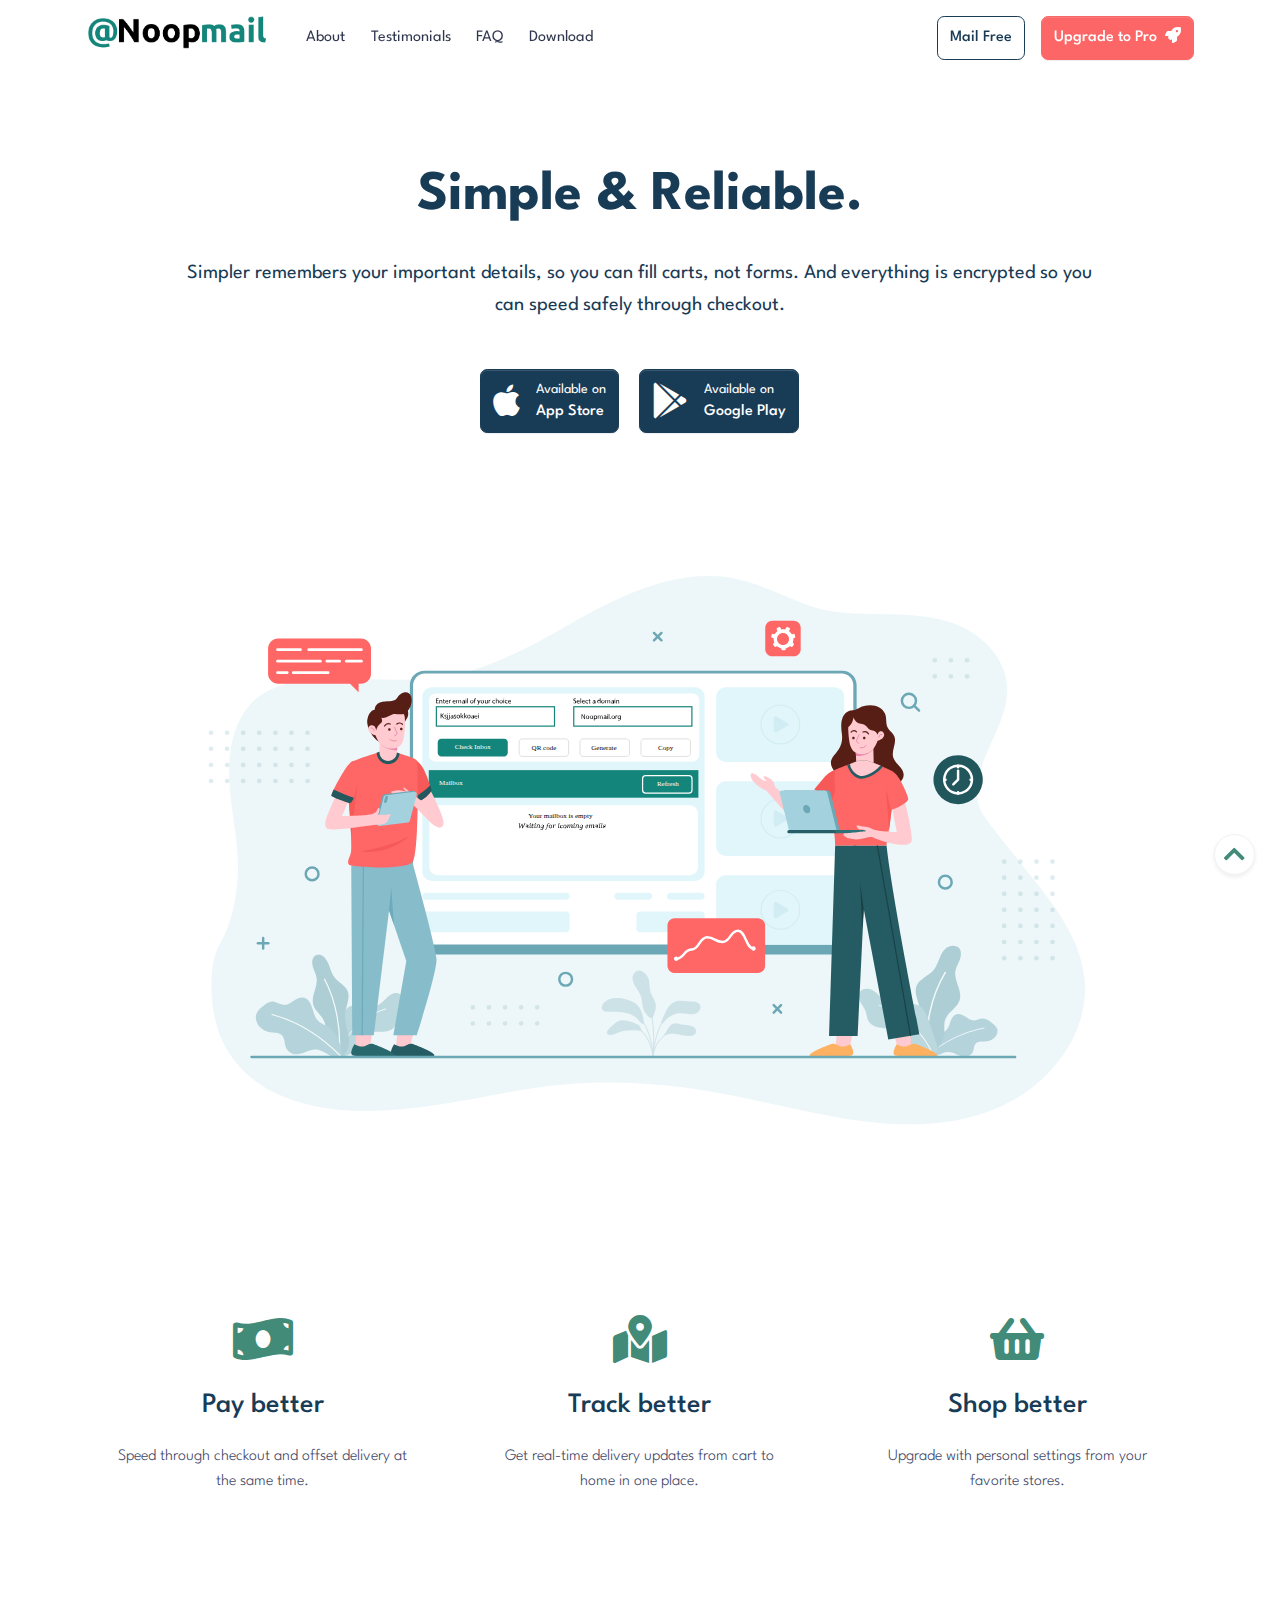
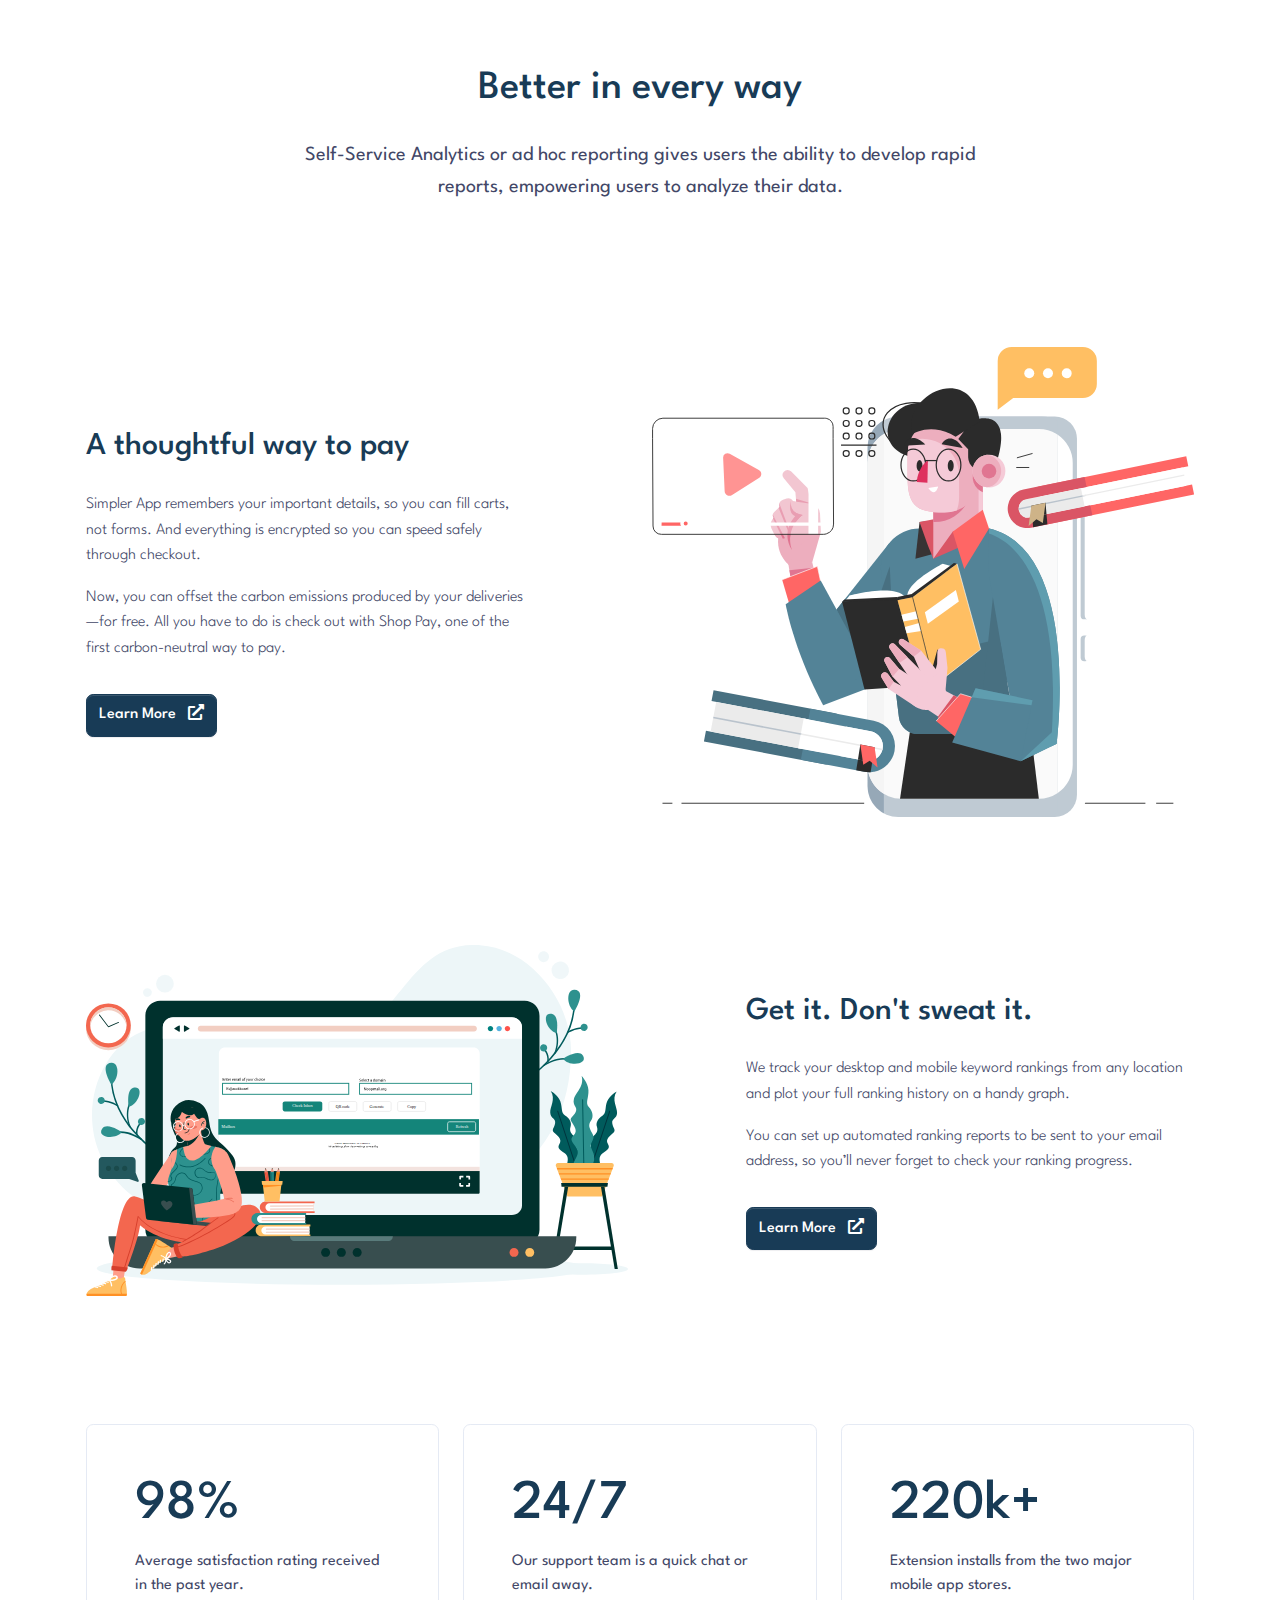
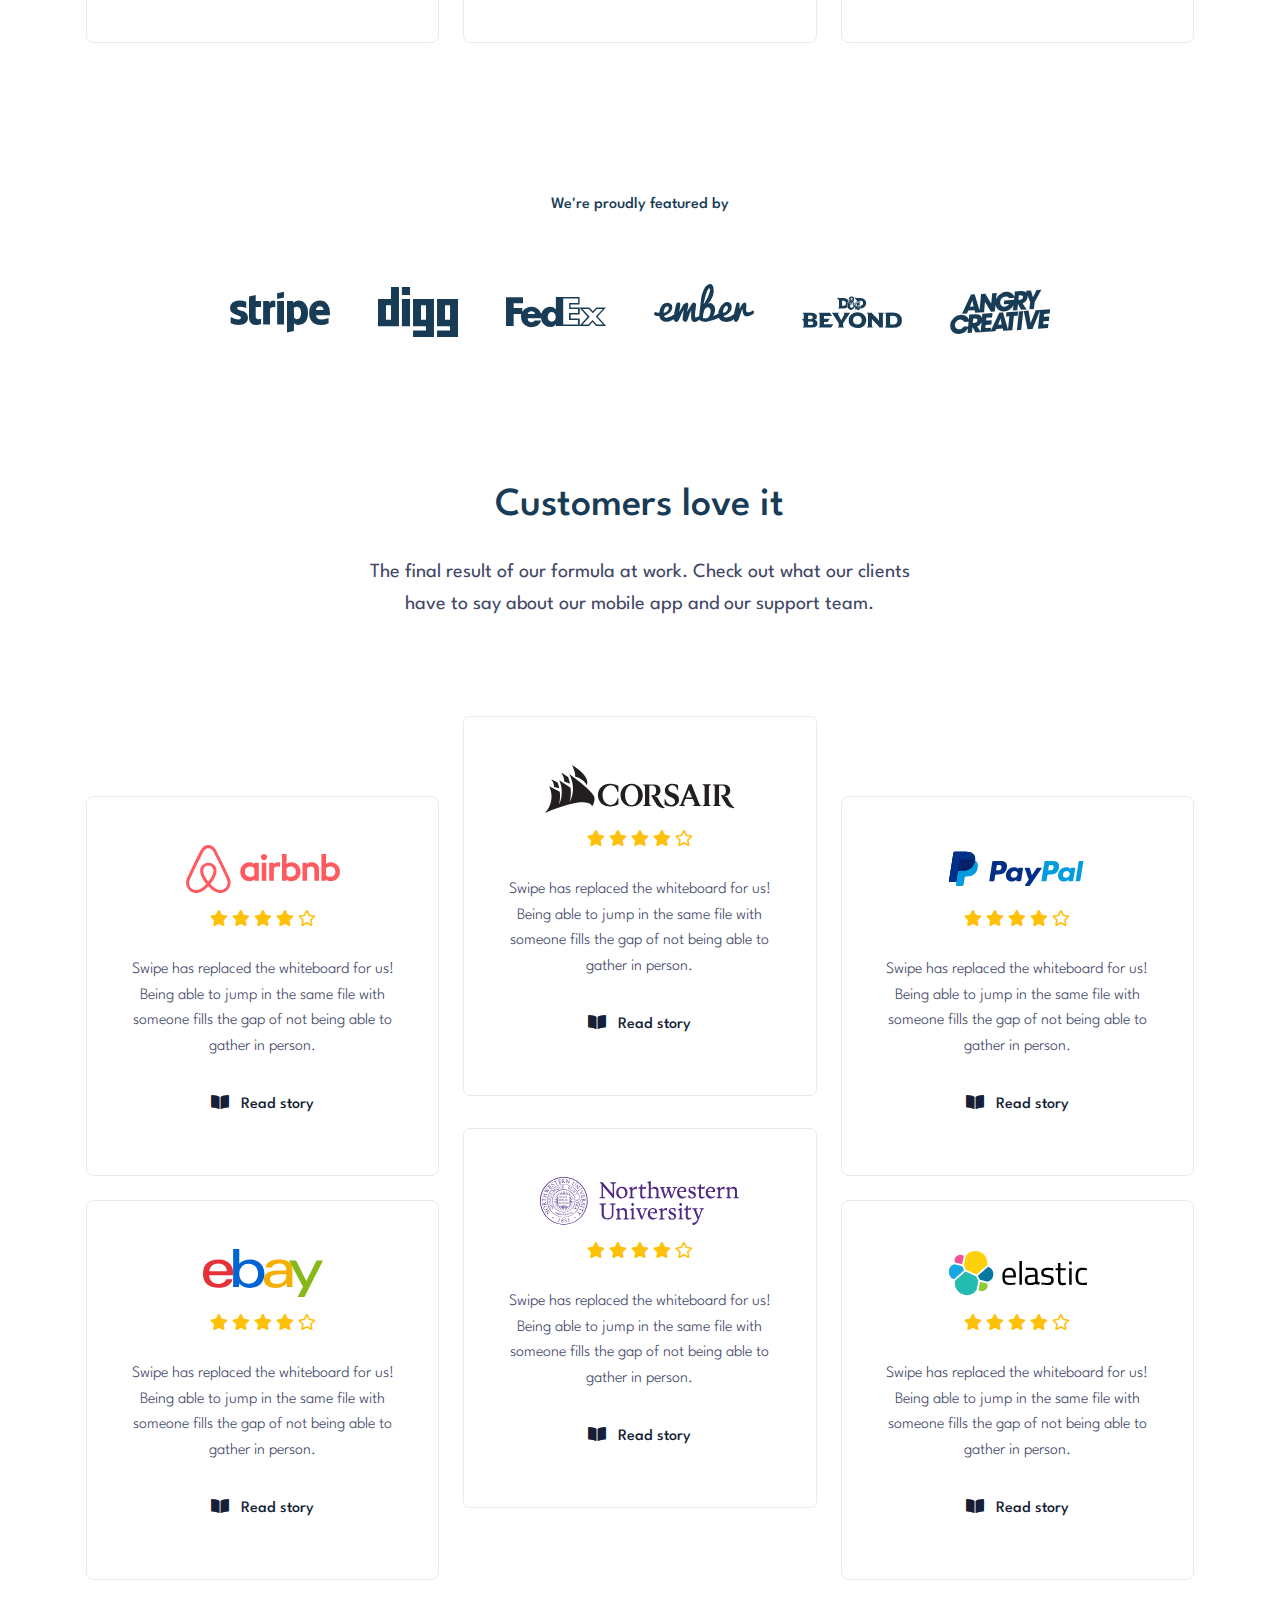
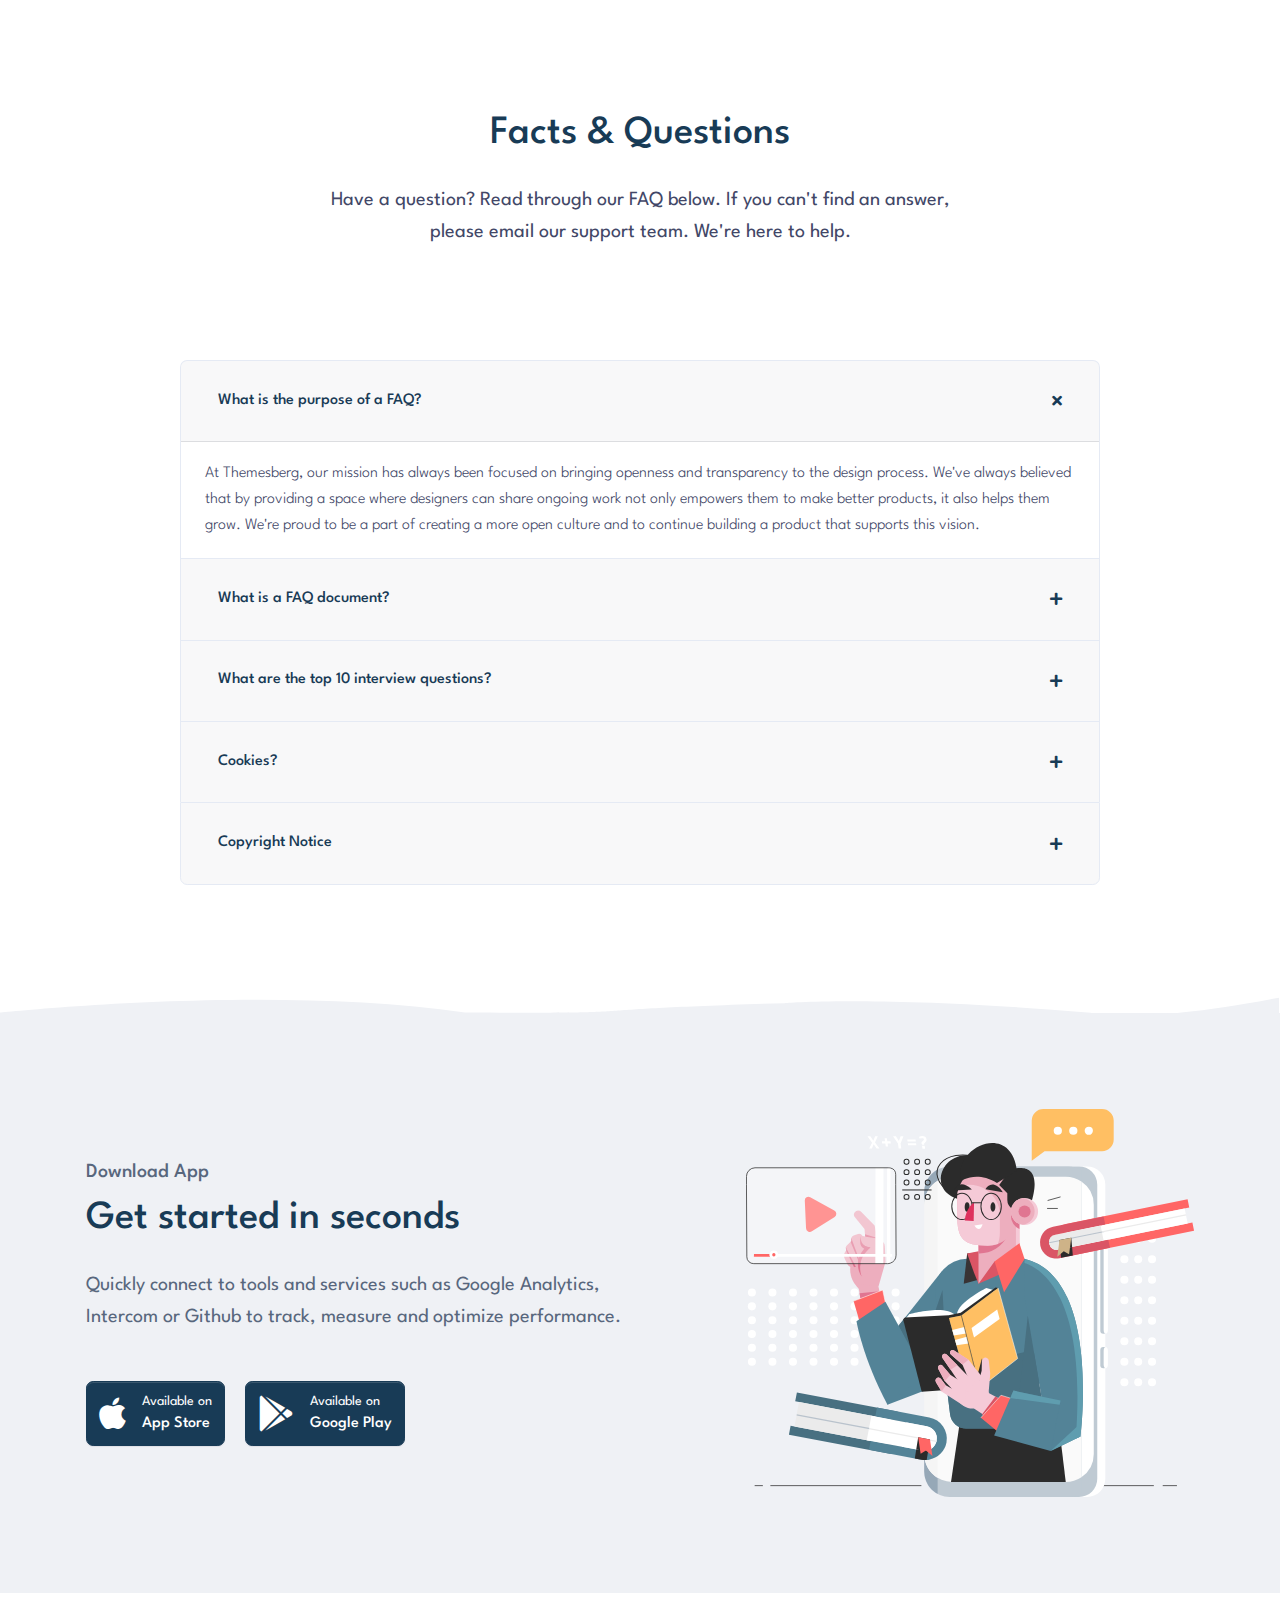
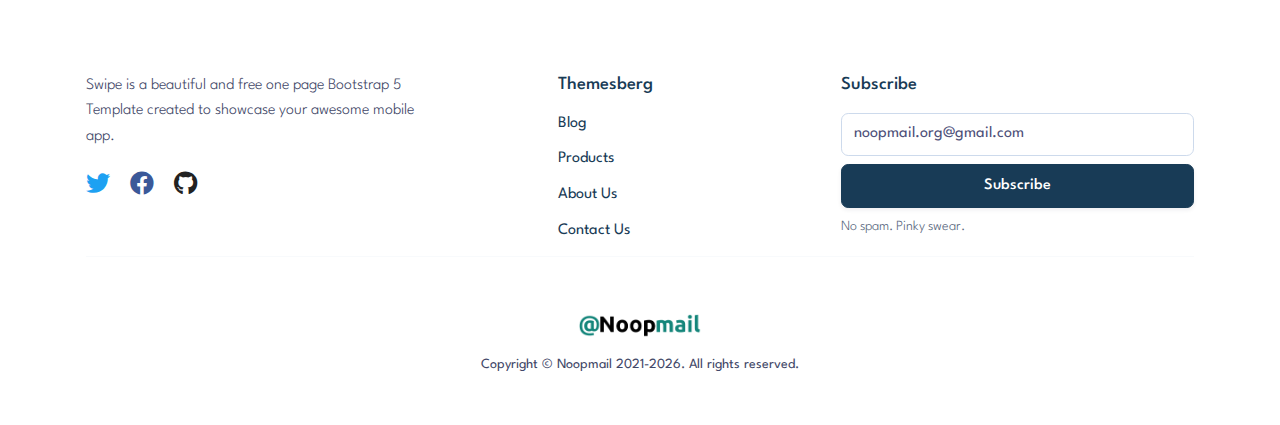
==== index.html @ 583f1bcf "change banner for website" ====
<!DOCTYPE html>
<html lang="en">

<head>
    <meta http-equiv="Content-Type" content="text/html; charset=utf-8" />
    <!-- Primary Meta Tags -->
    <title>Temp Mail - Disposable Temporary and Free email service - noopmail.org</title>
    <meta name="viewport" content="width=device-width, initial-scale=1, shrink-to-fit=no">
    <meta name="title" content="Temp Mail - Disposable Temporary and Free email service - noopmail.org">
    <meta name="author" content="Themesberg">
    <meta name="description" content="Keep spam out of your mail and stay safe. Noopmail provides Temporary, Throwaway and Disposable Email addresses to protect you against Spam. Stay Protected always!. Also helpful for email testing">
    <meta name="keywords"
        content="noopmail, temp mail, free mail, temp, fake email, fake gmail, temp org mail, temp-mail.org domains, noopmail.org, noopmail, email,throwaway email, temporary, disposable email, temporary email address, anonymous, disposable address, anti-spam, nospam, disposable email address, trash, mail, e-mail, mail for testing" />
    <link rel="canonical"
        href="https://www.noopmail.org/10minutemail/">

    <!-- Open Graph / Facebook -->
    <meta property="og:type" content="website">
    <meta property="og:url" content="https://www.facebook.com/noopmail.org">
    <meta property="og:title" content="Temp Mail - Disposable Temporary and Free email service - noopmail.org">
    <meta property="og:description" content="Keep spam out of your mail and stay safe. Noopmail provides Temporary, Throwaway and Disposable Email addresses to protect you against Spam. Stay Protected always!. Also helpful for email testing">
    <meta property="og:image"
        content="https://www.noopmail.org/10minutemail/">

    <!-- Twitter -->
    <meta property="twitter:card" content="summary_large_image">
    <meta property="twitter:url" content="https://www.noopmail.org/domain">
    <meta property="twitter:title" content="Temp Mail - Disposable Temporary and Free email service - noopmail.org">
    <meta property="twitter:description" content="Keep spam out of your mail and stay safe. Noopmail provides Temporary, Throwaway and Disposable Email addresses to protect you against Spam. Stay Protected always!. Also helpful for email testing">
    <meta property="twitter:image"
        content="https://www.noopmail.org/10minutemail/">

    <!-- Favicon -->
    <link rel="apple-touch-icon" sizes="180x180" href="assets/img/apple-touch-icon.png">
    <link rel="icon" type="image/png" sizes="32x32" href="assets/img/favicon-32x32.png">
    <link rel="icon" type="image/png" sizes="16x16" href="assets/img/favicon-16x16.png">
    <link rel="manifest" href="./assets/img/favicon/site.webmanifest">
    <link rel="mask-icon" href="./assets/img/favicon/safari-pinned-tab.svg" color="#ffffff">
    <meta name="msapplication-TileColor" content="#ffffff">
    <meta name="theme-color" content="#ffffff">



    <!-- Fontawesome -->
    <link type="text/css" href="./vendor/@fortawesome/fontawesome-free/css/all.min.css" rel="stylesheet">

    <!-- Swipe CSS -->
    <link type="text/css" href="./css/swipe.css" rel="stylesheet">

    <!-- NOTICE: You can use the _analytics.html partial to include production code specific code & trackers -->

</head>

<body>
    <header class="header-global" id="home">
        <nav id="navbar-main" aria-label="Primary navigation"
            class="navbar navbar-main navbar-expand-lg navbar-theme-primary headroom navbar-light navbar-theme-secondary">
            <div class="container position-relative">
                <a class="navbar-brand mr-lg-4" href="./index.html">
                    <img class="navbar-brand-dark" src="./assets/img/light.webp" alt="Logo light">
                    <img class="navbar-brand-light" src="./assets/img/dark.webp" alt="Logo dark">
                </a>
                <div class="navbar-collapse collapse mr-auto" id="navbar_global">
                    <div class="navbar-collapse-header">
                        <div class="row">
                            <div class="col-6 collapse-brand">
                                <a href="./index.html">
                                    <img src="./assets/img/dark.svg" alt="Logo dark">
                                </a>
                            </div>
                            <div class="col-6 collapse-close">
                                <a href="#navbar_global" class="fas fa-times" data-toggle="collapse"
                                    data-target="#navbar_global" aria-controls="navbar_global" aria-expanded="false"
                                    title="close" aria-label="Toggle navigation"></a>
                            </div>
                        </div>
                    </div>
                    <ul class="navbar-nav navbar-nav-hover align-items-lg-center">
                        <li class="nav-item">
                            <a href="#about" class="nav-link">
                                About
                            </a>
                        </li>
                        <li class="nav-item">
                            <a href="#testimonials" class="nav-link">
                                Testimonials
                            </a>
                        </li>
                        <li class="nav-item">
                            <a href="#faq" class="nav-link">
                                FAQ
                            </a>
                        </li>
                        <li class="nav-item">
                            <a href="#download" class="nav-link">
                                Download
                            </a>
                        </li>
                    </ul>
                </div>
                <div class="d-flex align-items-center">
                    <a href="https:www.noopmail.org"
                        target="_blank" class="btn btn-outline-soft d-none d-md-inline mr-md-3 animate-up-2">Mail Free</a>
                    <a href="./upgrade-to-pro" target="_blank"
                        class="btn btn-md btn-tertiary text-white d-none d-md-inline animate-up-2">Upgrade to Pro<i
                            class="fas fa-rocket ml-2"></i></a>
                    <button class="navbar-toggler ml-2" type="button" data-toggle="collapse"
                        data-target="#navbar_global" aria-controls="navbar_global" aria-expanded="false"
                        aria-label="Toggle navigation">
                        <span class="navbar-toggler-icon"></span>
                    </button>
                </div>
            </div>
        </nav>
    </header>
    <main>
        <!-- Hero -->
        <section class="section section-header text-dark pb-md-8">
            <div class="container">
                <div class="row justify-content-center">
                    <div class="col-12 col-md-10 text-center mb-5 mb-md-7">
                        <h1 class="display-2 font-weight-bolder mb-4">
                            Simple & Reliable.
                        </h1>
                        <p class="lead mb-4 mb-lg-5">Simpler remembers your important details, so you can fill carts,
                            not forms. And everything is encrypted so you can speed safely through checkout.</p>
                        <div>
                            <a href="https://www.noopmail.org" class="btn btn-dark btn-download-app mb-xl-0 mr-2 mr-md-3">
                                <span class="d-flex align-items-center">
                                    <span class="icon icon-brand mr-2 mr-md-3"><span class="fab fa-apple"></span></span>
                                    <span class="d-inline-block text-left">
                                        <small class="font-weight-normal d-none d-md-block">Available on</small> App
                                        Store
                                    </span>
                                </span>
                            </a>
                            <a href="https://www.noopmail.org" class="btn btn-dark btn-download-app">
                                <span class="d-flex align-items-center">
                                    <span class="icon icon-brand mr-2 mr-md-3"><span
                                            class="fab fa-google-play"></span></span>
                                    <span class="d-inline-block text-left">
                                        <small class="font-weight-normal d-none d-md-block">Available on</small> Google
                                        Play
                                    </span>
                                </span>
                            </a>
                        </div>
                    </div>
                    <div class="col-12 col-md-10 justify-content-center">
                        <img class="d-none d-md-inline-block" src="./assets/img/illustrations/scene.svg"
                            alt="Mobile App Mockup">
                    </div>
                </div>
            </div>
        </section>
        <section class="section section-lg py-0">
            <div class="container">
                <div class="row">
                    <div class="col-12 col-md-6 col-lg-4 mb-4 mb-lg-0">
                        <div class="card border-0 bg-white text-center p-1">
                            <div class="card-header bg-white border-0 pb-0">
                                <div class="icon icon-lg icon-primary mb-4">
                                    <span class="fas fa-money-bill-wave"></span>
                                </div>
                                <h2 class="h3 text-dark m-0">Pay better</h2>
                            </div>
                            <div class="card-body">
                                <p>
                                    Speed through checkout and offset delivery at the same time.
                                </p>
                            </div>
                        </div>
                    </div>
                    <div class="col-12 col-md-6 col-lg-4 mb-4 mb-lg-0">
                        <div class="card border-0 bg-white text-center p-1">
                            <div class="card-header bg-white border-0 pb-0">
                                <div class="icon icon-lg icon-primary mb-4">
                                    <span class="fas fa-map-marked-alt"></span>
                                </div>
                                <h2 class="h3 text-dark m-0">Track better</h2>
                            </div>
                            <div class="card-body">
                                <p>
                                    Get real-time delivery updates from cart to home in one place.
                                </p>
                            </div>
                        </div>
                    </div>
                    <div class="col-12 col-md-6 col-lg-4">
                        <div class="card border-0 bg-white text-center p-1">
                            <div class="card-header bg-white border-0 pb-0">
                                <div class="icon icon-lg icon-primary mb-4">
                                    <span class="fas fa-shopping-basket"></span>
                                </div>
                                <h2 class="h3 text-dark m-0">Shop better</h2>
                            </div>
                            <div class="card-body">
                                <p>
                                    Upgrade with personal settings from your favorite stores.
                                </p>
                            </div>
                        </div>
                    </div>
                </div>
            </div>
        </section>
        <section class="section section-lg" id="about">
            <div class="container">
                <div class="row justify-content-center mb-5 mb-lg-7">
                    <div class="col-12 col-lg-8 text-center">
                        <h2 class="h1 mb-4">Better in every way</h2>
                        <p class="lead">Self-Service Analytics or ad hoc reporting gives users the ability to develop
                            rapid reports, empowering users to analyze their data.</p>
                    </div>
                </div>
                <div class="row row-grid align-items-center mb-5 mb-lg-7">
                    <div class="col-12 col-lg-5">
                        <h2 class="mb-4">A thoughtful way to pay</h2>
                        <p>Simpler App remembers your important details, so you can fill carts, not forms. And
                            everything is encrypted so you can speed safely through checkout.</p>
                        <p>Now, you can offset the carbon emissions produced by your deliveries—for free. All you have
                            to do is check out with Shop Pay, one of the first carbon-neutral way to pay.</p>
                        <a href="#" class="btn btn-dark mt-3 animate-up-2">
                            Learn More
                            <span class="icon icon-xs ml-2">
                                <i class="fas fa-external-link-alt"></i>
                            </span>
                        </a>
                    </div>
                    <div class="col-12 col-lg-6 ml-lg-auto">
                        <img src="./assets/img/illustrations/scene-3.svg" class="w-100" alt="">
                    </div>
                </div>
                <div class="row row-grid align-items-center mb-5 mb-lg-7">
                    <div class="col-12 col-lg-5 order-lg-2">
                        <h2 class="mb-4">Get it. Don't sweat it.</h2>
                        <p>We track your desktop and mobile keyword rankings from any location and plot your full
                            ranking history on a handy graph.</p>
                        <p>You can set up automated ranking reports to be sent to your email address, so you’ll never
                            forget to check your ranking progress.</p>
                        <a href="#" class="btn btn-dark mt-3 animate-up-2">
                            Learn More
                            <span class="icon icon-xs ml-2">
                                <i class="fas fa-external-link-alt"></i>
                            </span>
                        </a>
                    </div>
                    <div class="col-12 col-lg-6 mr-lg-auto">
                        <img src="./assets/img/illustrations/scene-2.svg" class="w-100" alt="">
                    </div>
                </div>
                <div class="row">
                    <div class="col-12 col-md-6 col-lg-4 mb-4">
                        <div class="card border-light p-4">
                            <div class="card-body">
                                <h2 class="display-2 mb-2">98%</h2>
                                <span>Average satisfaction rating received in the past year.</span>
                            </div>
                        </div>
                    </div>
                    <div class="col-12 col-md-6 col-lg-4 mb-4">
                        <div class="card border-light p-4">
                            <div class="card-body">
                                <h2 class="display-2 mb-2">24/7</h2>
                                <span> Our support team is a quick chat or email away.</span>
                            </div>
                        </div>
                    </div>
                    <div class="col-12 col-md-6 col-lg-4 mb-4">
                        <div class="card border-light p-4">
                            <div class="card-body">
                                <h2 class="display-2 mb-2">220k+</h2>
                                <span>Extension installs from the two major mobile app stores.</span>
                            </div>
                        </div>
                    </div>
                </div>
            </div>
        </section>
        <div class="section section-sm py-0">
            <div class="container">
                <div class="row text-center mb-5">
                    <div class="col">
                        <h2 class="h6 font-weight-bold text-brown">We're proudly featured by</h2>
                    </div>
                </div>
                <div class="row text-center">
                    <div class="col d-flex justify-content-center flex-wrap">
                        <a href="#" aria-label="Stripe brand logo" class="icon icon-xl icon-dark mr-4 mr-sm-5"
                            data-toggle="tooltip" data-placement="top" title="Stripe">
                            <span class="fab fa-stripe"></span>
                        </a>
                        <a href="#" aria-label="Digg brand logo" class="icon icon-xl icon-dark mr-4 mr-sm-5"
                            data-toggle="tooltip" data-placement="top" title="Digg">
                            <span class="fab fa-digg"></span>
                        </a>
                        <a href="#" aria-label="FedEx brand logo" class="icon icon-xl icon-dark mr-4 mr-sm-5"
                            data-toggle="tooltip" data-placement="top" title="FedEx">
                            <span class="fab fa-fedex"></span>
                        </a>
                        <a href="#" aria-label="Ember brand logo" class="icon icon-xl icon-dark mr-4 mr-sm-5"
                            data-toggle="tooltip" data-placement="top" title="Ember">
                            <span class="fab fa-ember"></span>
                        </a>
                        <a href="#" aria-label="Beyond brand logo" class="icon icon-xl icon-dark mr-4 mr-sm-5"
                            data-toggle="tooltip" data-placement="top" title="Beyond">
                            <span class="fab fa-d-and-d-beyond"></span>
                        </a>
                        <a href="#" aria-label="AngryCreative brand logo" class="icon icon-xl icon-dark"
                            data-toggle="tooltip" data-placement="top" title="AngryCreative">
                            <span class="fab fa-angrycreative"></span>
                        </a>
                    </div>
                </div>
            </div>
        </div>
        <section class="section section-lg pb-0" id="testimonials">
            <div class="container">
                <div class="row justify-content-center">
                    <div class="col-12 col-md-10 text-center mb-5 mb-lg-6">
                        <h2 class="display-3 mb-4">Customers love it</h2>
                        <p class="lead">The final result of our formula at work. Check out what our clients <br
                                class="d-none d-lg-inline-block"> have to say about our mobile app and our support team.
                        </p>
                    </div>
                </div>
                <div class="row mt-lg-6">
                    <div class="col-12 col-md-6 col-lg-4 mb-4 mb-lg-0">
                        <div class="card border-light">
                            <div class="card-body text-center py-5">
                                <img class="image-sm img-fluid mx-auto mb-3" src="./assets/img/clients/airbnb.svg"
                                    alt="Airbnb brand">
                                <span class="d-block">
                                    <span class="star fas fa-star text-warning"></span>
                                    <span class="star fas fa-star text-warning"></span>
                                    <span class="star fas fa-star text-warning"></span>
                                    <span class="star fas fa-star text-warning"></span>
                                    <span class="star far fa-star text-warning"></span>
                                </span>
                                <p class="px-2 my-4">Swipe has replaced the whiteboard for us! Being able to jump in the
                                    same file with someone fills the gap of not being able to gather in person.</p>
                                <a href="#" class="btn btn-link text-black">
                                    <span class="mr-2"><span class="fas fa-book-open"></span></span>
                                    <span class="font-weight-bold">Read story</span>
                                </a>
                            </div>
                        </div>
                    </div>
                    <div class="col-12 col-md-6 col-lg-4 mb-4 mb-lg-0">
                        <div class="card border-light mt-lg-n6">
                            <div class="card-body text-center py-5">
                                <img class="image-sm img-fluid mx-auto mb-3" src="./assets/img/clients/corsair.svg"
                                    alt="Corsair brand">
                                <span class="d-block">
                                    <span class="star fas fa-star text-warning"></span>
                                    <span class="star fas fa-star text-warning"></span>
                                    <span class="star fas fa-star text-warning"></span>
                                    <span class="star fas fa-star text-warning"></span>
                                    <span class="star far fa-star text-warning"></span>
                                </span>
                                <p class="px-2 my-4">Swipe has replaced the whiteboard for us! Being able to jump in the
                                    same file with someone fills the gap of not being able to gather in person.</p>
                                <a href="#" class="btn btn-link text-black">
                                    <span class="mr-2"><span class="fas fa-book-open"></span></span>
                                    <span class="font-weight-bold">Read story</span>
                                </a>
                            </div>
                        </div>
                    </div>
                    <div class="col-12 col-md-6 col-lg-4 mb-4 mb-lg-0">
                        <div class="card border-light">
                            <div class="card-body text-center py-5">
                                <img class="image-sm img-fluid mx-auto mb-3" src="./assets/img/clients/paypal.svg"
                                    alt="Paypal brand">
                                <span class="d-block">
                                    <span class="star fas fa-star text-warning"></span>
                                    <span class="star fas fa-star text-warning"></span>
                                    <span class="star fas fa-star text-warning"></span>
                                    <span class="star fas fa-star text-warning"></span>
                                    <span class="star far fa-star text-warning"></span>
                                </span>
                                <p class="px-2 my-4">Swipe has replaced the whiteboard for us! Being able to jump in the
                                    same file with someone fills the gap of not being able to gather in person.</p>
                                <a href="#" class="btn btn-link text-black">
                                    <span class="mr-2"><span class="fas fa-book-open"></span></span>
                                    <span class="font-weight-bold">Read story</span>
                                </a>
                            </div>
                        </div>
                    </div>
                    <div class="col-12 col-md-6 col-lg-4 mb-4 mb-lg-0 mt-lg-4">
                        <div class="card border-light">
                            <div class="card-body text-center py-5">
                                <img class="image-sm img-fluid mx-auto mb-3" src="./assets/img/clients/ebay.svg"
                                    alt="Google brand">
                                <span class="d-block">
                                    <span class="star fas fa-star text-warning"></span>
                                    <span class="star fas fa-star text-warning"></span>
                                    <span class="star fas fa-star text-warning"></span>
                                    <span class="star fas fa-star text-warning"></span>
                                    <span class="star far fa-star text-warning"></span>
                                </span>
                                <p class="px-2 my-4">Swipe has replaced the whiteboard for us! Being able to jump in the
                                    same file with someone fills the gap of not being able to gather in person.</p>
                                <a href="#" class="btn btn-link text-black">
                                    <span class="mr-2"><span class="fas fa-book-open"></span></span>
                                    <span class="font-weight-bold">Read story</span>
                                </a>
                            </div>
                        </div>
                    </div>
                    <div class="col-12 col-md-6 col-lg-4 mb-4 mb-lg-0 mt-lg-n5">
                        <div class="card border-light">
                            <div class="card-body text-center py-5">
                                <img class="image-sm img-fluid mx-auto mb-3" src="./assets/img/clients/northwestern.svg"
                                    alt="northwestern brand">
                                <span class="d-block">
                                    <span class="star fas fa-star text-warning"></span>
                                    <span class="star fas fa-star text-warning"></span>
                                    <span class="star fas fa-star text-warning"></span>
                                    <span class="star fas fa-star text-warning"></span>
                                    <span class="star far fa-star text-warning"></span>
                                </span>
                                <p class="px-2 my-4">Swipe has replaced the whiteboard for us! Being able to jump in the
                                    same file with someone fills the gap of not being able to gather in person.</p>
                                <a href="#" class="btn btn-link text-black">
                                    <span class="mr-2"><span class="fas fa-book-open"></span></span>
                                    <span class="font-weight-bold">Read story</span>
                                </a>
                            </div>
                        </div>
                    </div>
                    <div class="col-12 col-md-6 col-lg-4 mt-lg-4">
                        <div class="card border-light">
                            <div class="card-body text-center py-5">
                                <img class="image-sm img-fluid mx-auto mb-3" src="./assets/img/clients/elastic.svg"
                                    alt="Elastic brand">
                                <span class="d-block">
                                    <span class="star fas fa-star text-warning"></span>
                                    <span class="star fas fa-star text-warning"></span>
                                    <span class="star fas fa-star text-warning"></span>
                                    <span class="star fas fa-star text-warning"></span>
                                    <span class="star far fa-star text-warning"></span>
                                </span>
                                <p class="px-2 my-4">Swipe has replaced the whiteboard for us! Being able to jump in the
                                    same file with someone fills the gap of not being able to gather in person.</p>
                                <a href="#" class="btn btn-link text-black">
                                    <span class="mr-2"><span class="fas fa-book-open"></span></span>
                                    <span class="font-weight-bold">Read story</span>
                                </a>
                            </div>
                        </div>
                    </div>
                </div>
            </div>
        </section>
        <section class="section section-lg" id="faq">
            <div class="container">
                <div class="row justify-content-center mb-5">
                    <div class="col-12 text-center mb-4 mb-lg-5">
                        <h2 class="display-3 mb-4">Facts & Questions</h2>
                        <p class="lead">Have a question? Read through our FAQ below. If you can't find an answer, <br
                                class="d-none d-lg-inline-block"> please email our support team. We're here to help.</p>
                    </div>
                </div>
                <div class="row justify-content-center">
                    <div class="col-12 col-md-10">
                        <!--Accordion-->
                        <div class="accordion" id="accordionExample">
                            <div class="card border-light mb-0">
                                <div class="card-header" id="headingOne">
                                    <h2 class="mb-0">
                                        <button class="btn btn-link btn-block d-flex justify-content-between text-left"
                                            type="button" data-toggle="collapse" data-target="#collapseOne"
                                            aria-expanded="true" aria-controls="collapseOne">
                                            <span class="h6 mb-0 font-weight-bold">What is the purpose of a FAQ?</span>
                                            <span class="icon"><span class="fas fa-plus"></span></span>
                                        </button>
                                    </h2>
                                </div>
                                <div id="collapseOne" class="collapse show" aria-labelledby="headingOne"
                                    data-parent="#accordionExample">
                                    <div class="card-body">
                                        <p class="mb-0">
                                            At Themesberg, our mission has always been focused on bringing openness and
                                            transparency to the design process. We've always believed that by providing
                                            a space where designers can share ongoing work not only empowers them to
                                            make better products, it also
                                            helps them grow. We're proud to be a part of creating a more open culture
                                            and to continue building a product that supports this vision.
                                        </p>
                                    </div>
                                </div>
                            </div>
                            <div class="card border-light mb-0">
                                <div class="card-header" id="headingTwo">
                                    <h2 class="mb-0">
                                        <button class="btn btn-link btn-block d-flex justify-content-between text-left"
                                            type="button" data-toggle="collapse" data-target="#collapseTwo"
                                            aria-expanded="false" aria-controls="collapseTwo">
                                            <span class="h6 mb-0 font-weight-bold">What is a FAQ document?</span>
                                            <span class="icon"><span class="fas fa-plus"></span></span>
                                        </button>
                                    </h2>
                                </div>
                                <div id="collapseTwo" class="collapse" aria-labelledby="headingTwo"
                                    data-parent="#accordionExample">
                                    <div class="card-body">
                                        <p class="mb-0">
                                            At Themesberg, our mission has always been focused on bringing openness and
                                            transparency to the design process. We've always believed that by providing
                                            a space where designers can share ongoing work not only empowers them to
                                            make better products, it also
                                            helps them grow. We're proud to be a part of creating a more open culture
                                            and to continue building a product that supports this vision.
                                        </p>
                                    </div>
                                </div>
                            </div>
                            <div class="card border-light mb-0">
                                <div class="card-header" id="headingThree">
                                    <h2 class="mb-0">
                                        <button class="btn btn-link btn-block d-flex justify-content-between text-left"
                                            type="button" data-toggle="collapse" data-target="#collapseThree"
                                            aria-expanded="false" aria-controls="collapseThree">
                                            <span class="h6 mb-0 font-weight-bold">What are the top 10 interview
                                                questions?</span>
                                            <span class="icon"><span class="fas fa-plus"></span></span>
                                        </button>
                                    </h2>
                                </div>
                                <div id="collapseThree" class="collapse" aria-labelledby="headingThree"
                                    data-parent="#accordionExample">
                                    <div class="card-body">
                                        <p class="mb-0">
                                            At Themesberg, our mission has always been focused on bringing openness and
                                            transparency to the design process. We've always believed that by providing
                                            a space where designers can share ongoing work not only empowers them to
                                            make better products, it also
                                            helps them grow. We're proud to be a part of creating a more open culture
                                            and to continue building a product that supports this vision.
                                        </p>
                                    </div>
                                </div>
                            </div>
                            <div class="card border-light mb-0">
                                <div class="card-header" id="headingFour">
                                    <h2 class="mb-0">
                                        <button class="btn btn-link btn-block d-flex justify-content-between text-left"
                                            type="button" data-toggle="collapse" data-target="#collapseFour"
                                            aria-expanded="false" aria-controls="collapseFour">
                                            <span class="h6 mb-0 font-weight-bold">Cookies?</span>
                                            <span class="icon"><span class="fas fa-plus"></span></span>
                                        </button>
                                    </h2>
                                </div>
                                <div id="collapseFour" class="collapse" aria-labelledby="headingFour"
                                    data-parent="#accordionExample">
                                    <div class="card-body">
                                        <p class="mb-0">
                                            At Themesberg, our mission has always been focused on bringing openness and
                                            transparency to the design process. We've always believed that by providing
                                            a space where designers can share ongoing work not only empowers them to
                                            make better products, it also
                                            helps them grow. We're proud to be a part of creating a more open culture
                                            and to continue building a product that supports this vision.
                                        </p>
                                    </div>
                                </div>
                            </div>
                            <div class="card border-light mb-0">
                                <div class="card-header" id="headingFive">
                                    <h2 class="mb-0">
                                        <button class="btn btn-link btn-block d-flex justify-content-between text-left"
                                            type="button" data-toggle="collapse" data-target="#collapseFive"
                                            aria-expanded="false" aria-controls="collapseFive">
                                            <span class="h6 mb-0 font-weight-bold">Copyright Notice</span>
                                            <span class="icon"><span class="fas fa-plus"></span></span>
                                        </button>
                                    </h2>
                                </div>
                                <div id="collapseFive" class="collapse" aria-labelledby="headingFive"
                                    data-parent="#accordionExample">
                                    <div class="card-body">
                                        <p class="mb-0">
                                            At Themesberg, our mission has always been focused on bringing openness and
                                            transparency to the design process. We've always believed that by providing
                                            a space where designers can share ongoing work not only empowers them to
                                            make better products, it also
                                            helps them grow. We're proud to be a part of creating a more open culture
                                            and to continue building a product that supports this vision.
                                        </p>
                                    </div>
                                </div>
                            </div>
                        </div>
                        <!--End of Accordion-->
                    </div>
                </div>
            </div>
        </section>
        <div class="section bg-soft" id="download">
            <figure class="position-absolute top-0 left-0 w-100 d-none d-md-block mt-n3">
                <svg class="fill-soft" version="1.1" xmlns="http://www.w3.org/2000/svg"
                    xmlns:xlink="http://www.w3.org/1999/xlink" x="0px" y="0px" viewBox="0 0 1920 43.4"
                    style="enable-background:new 0 0 1920 43.4;" xml:space="preserve">
                    <path
                        d="M0,23.3c0,0,405.1-43.5,697.6,0c316.5,1.5,108.9-2.6,480.4-14.1c0,0,139-12.2,458.7,14.3 c0,0,67.8,19.2,283.3-22.7v35.1H0V23.3z">
                    </path>
                </svg>
            </figure>
            <div class="container">
                <div class="row row-grid align-items-center">
                    <div class="col-12 col-lg-6">
                        <span class="h5 text-muted mb-2 d-block">Download App</span>
                        <h2 class="display-3 mb-4">Get started in seconds</h2>
                        <p class="lead text-muted">Quickly connect to tools and services such as Google Analytics,
                            Intercom or Github to track, measure and optimize performance. </p>
                        <div class="mt-4 mt-lg-5">
                            <a href="https://www.noopmail.org" class="btn btn-dark btn-download-app mb-xl-0 mr-2 mr-md-3">
                                <span class="d-flex align-items-center">
                                    <span class="icon icon-brand mr-2 mr-md-3"><span class="fab fa-apple"></span></span>
                                    <span class="d-inline-block text-left">
                                        <small class="font-weight-normal d-none d-md-block">Available on</small> App
                                        Store
                                    </span>
                                </span>
                            </a>
                            <a href="https://www.noopmail.org" class="btn btn-dark btn-download-app">
                                <span class="d-flex align-items-center">
                                    <span class="icon icon-brand mr-2 mr-md-3"><span
                                            class="fab fa-google-play"></span></span>
                                    <span class="d-inline-block text-left">
                                        <small class="font-weight-normal d-none d-md-block">Available on</small> Google
                                        Play
                                    </span>
                                </span>
                            </a>
                        </div>
                    </div>
                    <div class="col-12 col-lg-5 ml-lg-auto">
                        <img class="d-none d-lg-inline-block" src="./assets/img/illustrations/scene-3.svg"
                            alt="Mobile App Illustration">
                    </div>
                </div>
            </div>
        </div>
    </main>

    <footer class="footer py-5 pt-lg-6">
       
        <div class="sticky-right">
            <a href="#home"
                class="icon icon-primary icon-md btn btn-icon-only btn-white border border-soft shadow-soft animate-up-3">
                <span class="fas fa-chevron-up"></span>
            </a>
        </div>
        <div class="container">
            <div class="row justify-content-between">
                <div class="col-md-4">
                    <p>Swipe is a beautiful and free one page Bootstrap 5 Template created to showcase your awesome
                        mobile app.</p>
                    <ul class="social-buttons mb-5 mb-lg-0">
                        <li>
                            <a href="https://twitter.com/noopmail" aria-label="twitter social link"
                                class="icon icon-md icon-twitter mr-3">
                                <span class="fab fa-twitter"></span>
                            </a>
                        </li>
                        <li>
                            <a href="https://www.facebook.com/noopmail.org/" class="icon icon-md icon-facebook mr-3"
                                aria-label="facebook social link">
                                <span class="fab fa-facebook"></span>
                            </a>
                        </li>
                        <li>
                            <a href="https://noopmail.github.io" aria-label="github social link"
                                class="icon icon-md icon-github mr-3">
                                <span class="fab fa-github"></span>
                            </a>
                        </li>
                    </ul>
                </div>
                <div class="col-6 col-md-2 mb-5 mb-lg-0">
                    <span class="h5">Themesberg</span>
                    <ul class="footer-links mt-2">
                        <li><a target="_blank" href="#blog">Blog</a></li>
                        <li><a target="_blank" href="https://www.noopmail.org">Products</a></li>
                        <li><a target="_blank" href="#about">About Us</a></li>
                        <li><a target="_blank" href="https://www.noopmail.org/contact">Contact Us</a></li>
                    </ul>
                </div>
                <div class="col-12 col-md-4 mb-5 mb-lg-0">
                    <span class="h5 mb-3 d-block">Subscribe</span>
                    <form action="#">
                        <div class="form-row mb-2">
                            <div class="col-12">
                                <input type="email" class="form-control mb-2" placeholder="noopmail.org@gmail.com"
                                    name="email" aria-label="Subscribe form" required>
                            </div>
                            <div class="col-12">
                                <button type="submit" class="btn btn-dark shadow-soft btn-block"
                                    data-loading-text="Sending">
                                    <span>Subscribe</span>
                                </button>
                            </div>
                        </div>
                    </form>
                    <p class="text-muted font-small m-0">No spam. Pinky swear.</p>
                </div>
            </div>
            <hr class="bg-light my-2">
            <div class="row pt-2 pt-lg-5">
                <div class="col mb-md-0">
                    <a href="https://noopmail.org" target="_blank" class="d-flex justify-content-center">
                        <img src="./assets/img/dark.webp" height="25" class="mb-3" alt="Themesberg Logo">
                    </a>
                    <div class="d-flex text-center justify-content-center align-items-center" role="contentinfo">
                        <p class="font-weight-normal font-small mb-0">Copyright © Noopmail 2021-<span
                                class="current-year">2023</span>. All rights reserved.</p>
                    </div>
                </div>
            </div>
        </div>
    </footer>

    <!-- Core -->
    <script src="./vendor/popper.js/dist/umd/popper.min.js"></script>
    <script src="./vendor/bootstrap/dist/js/bootstrap.min.js"></script>
    <script src="./vendor/headroom.js/dist/headroom.min.js"></script>

    <!-- Vendor JS -->
    <script src="./vendor/onscreen/dist/on-screen.umd.min.js"></script>
    <script src="./vendor/smooth-scroll/dist/smooth-scroll.polyfills.min.js"></script>

    <script async defer src="https://buttons.github.io/buttons.js"></script>

    <!-- Swipe JS -->
    <script src="./assets/js/swipe.js"></script>

</body>

</html>
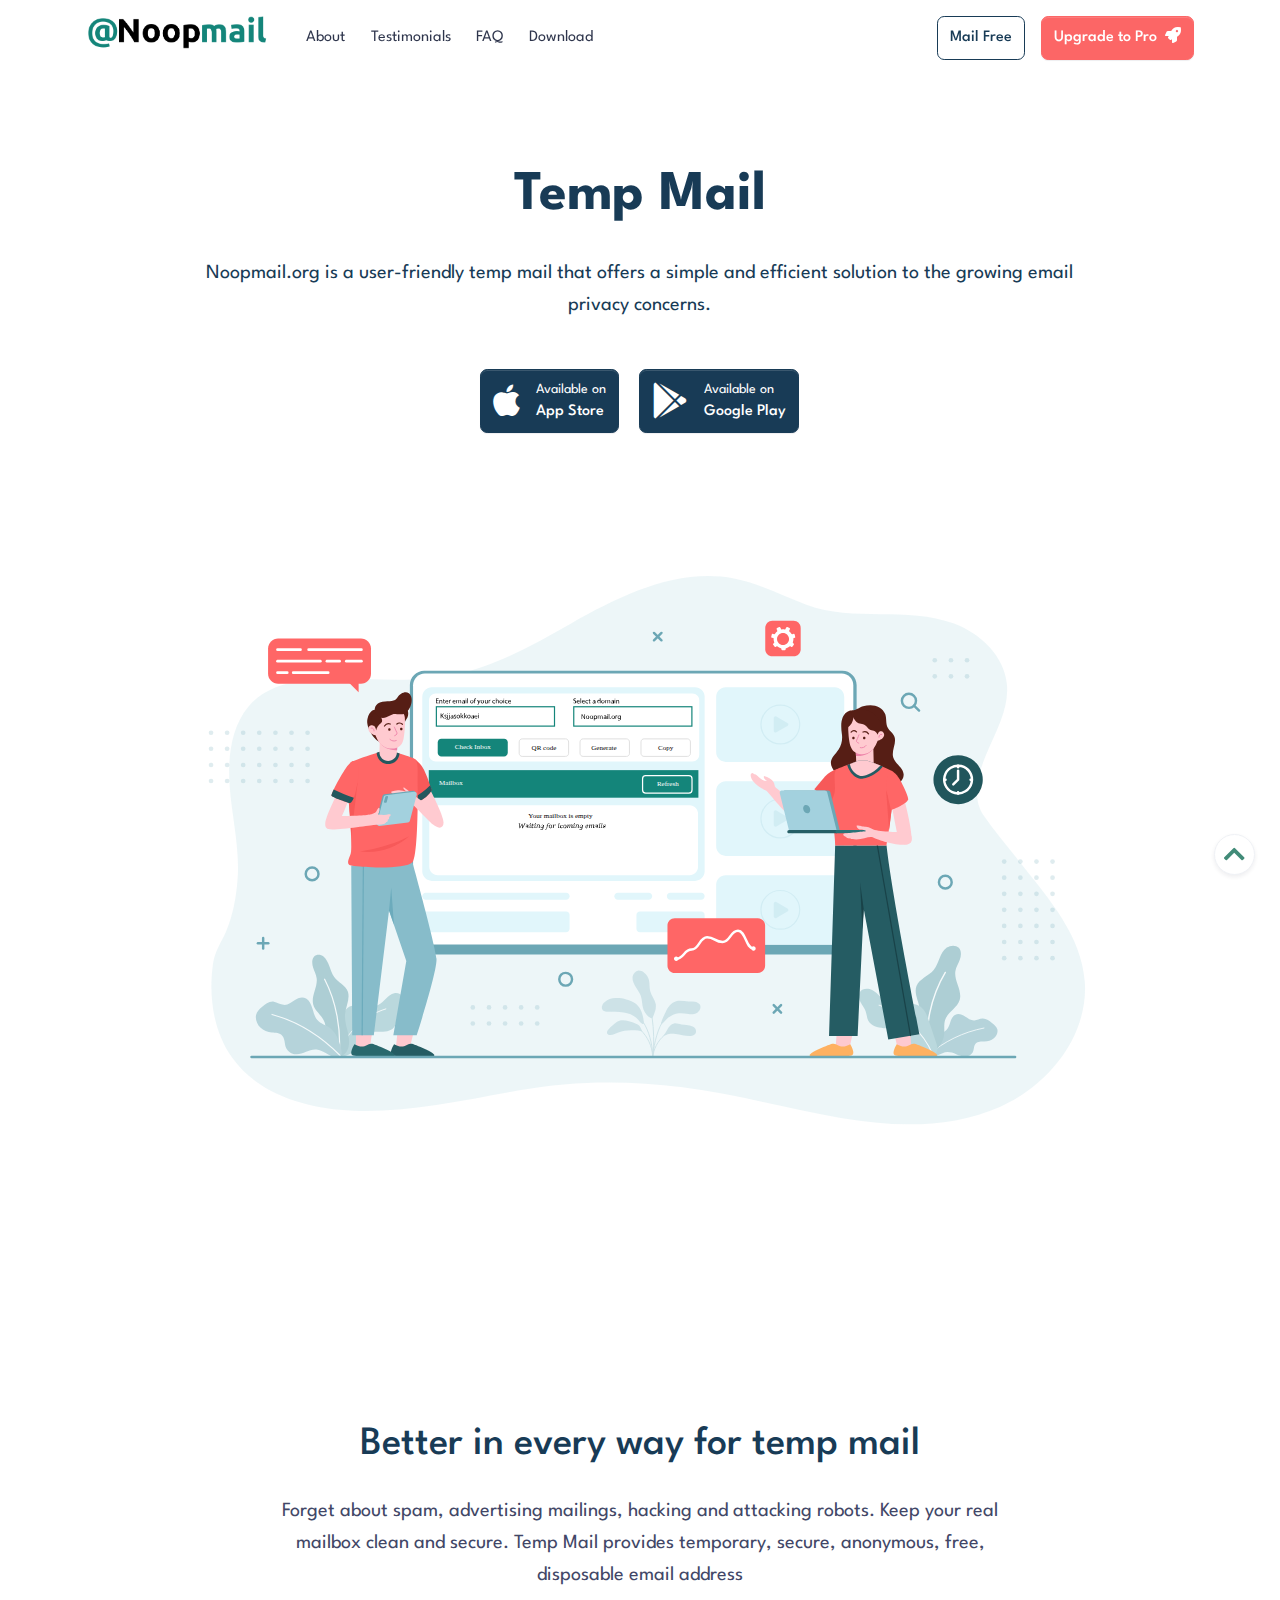
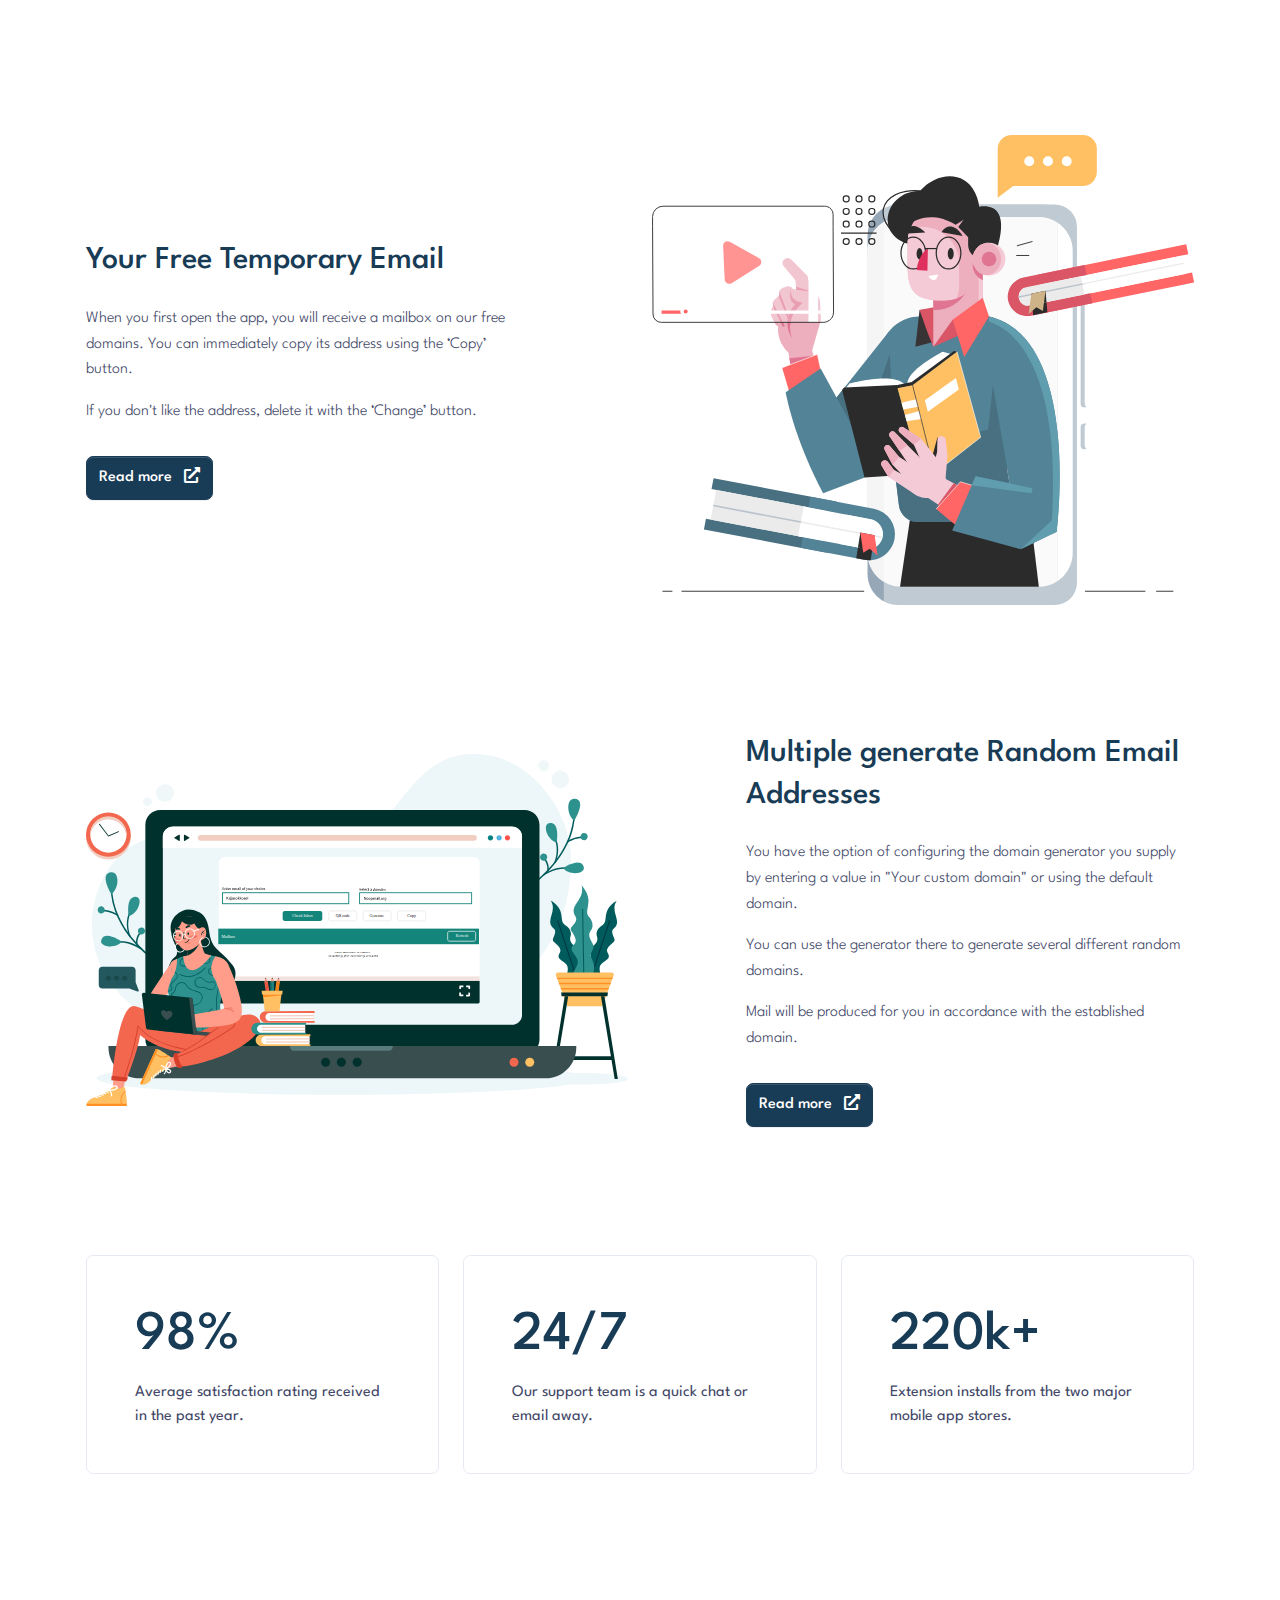
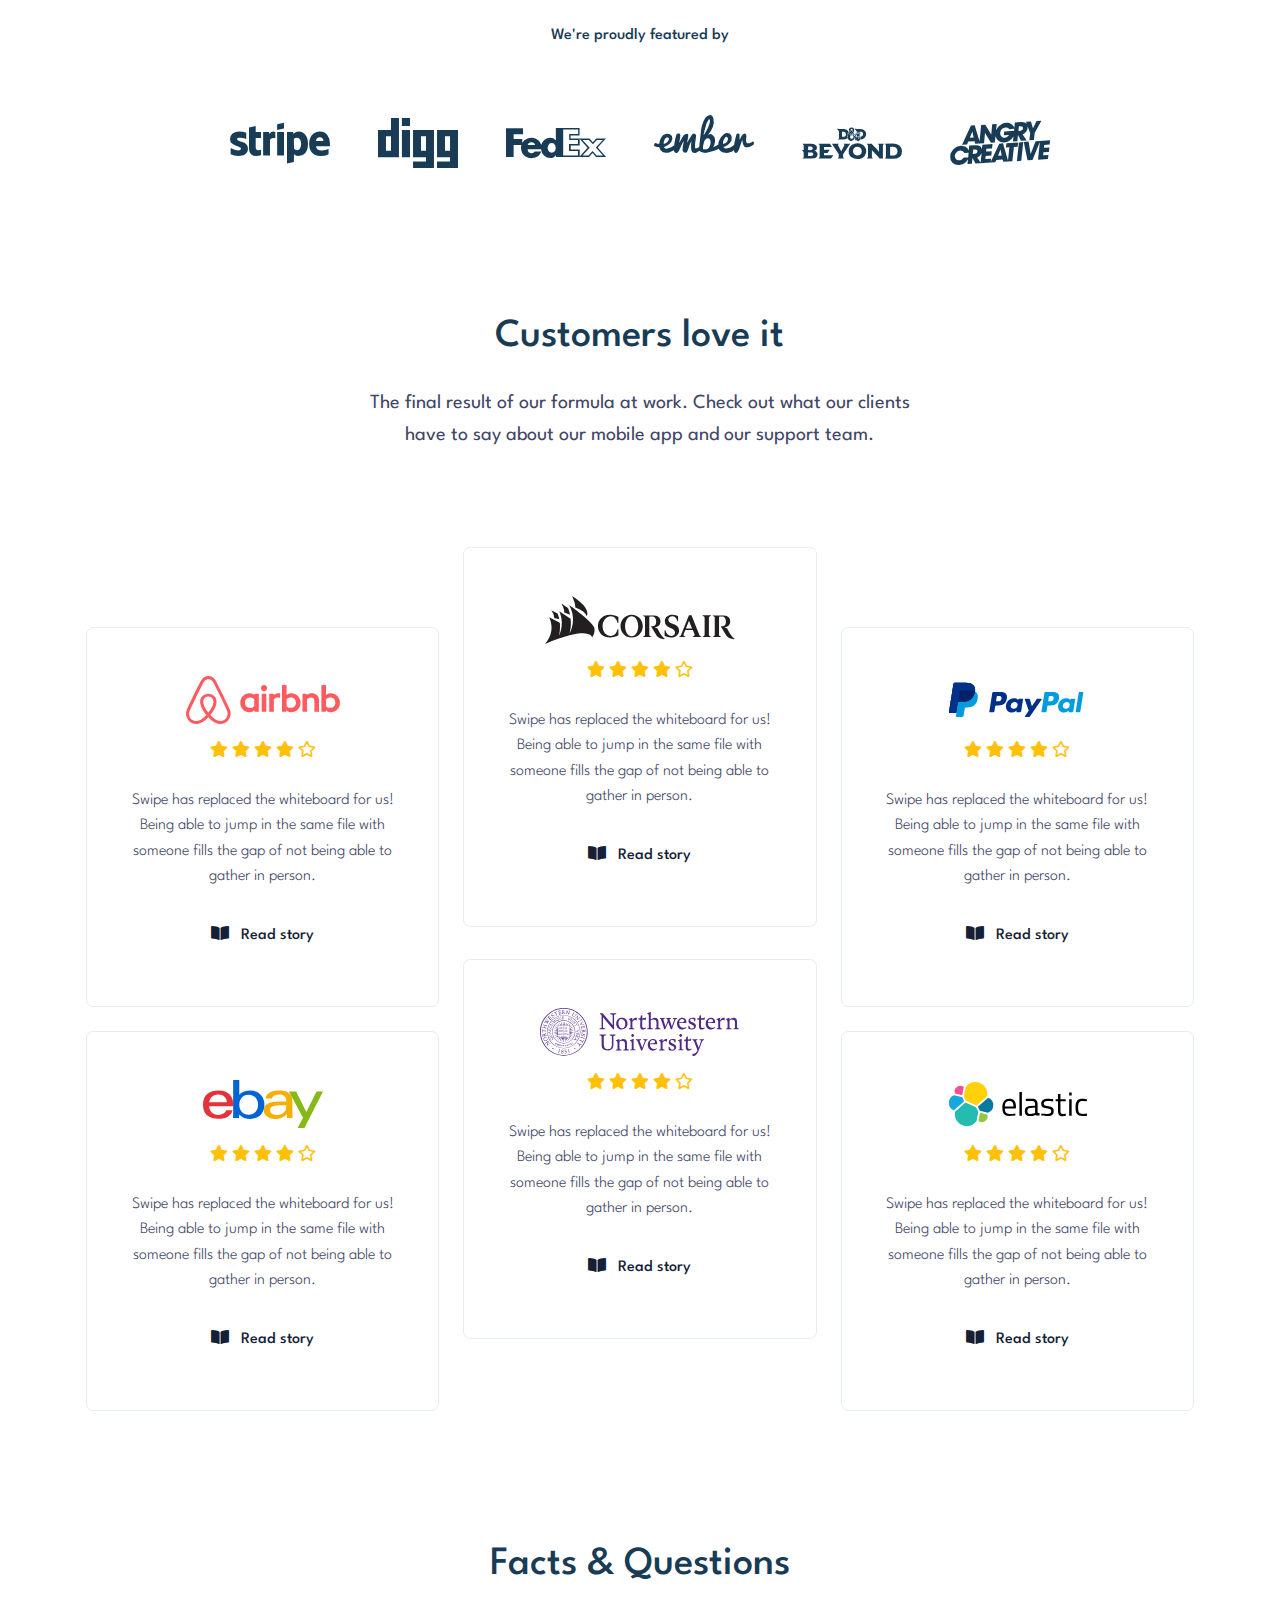
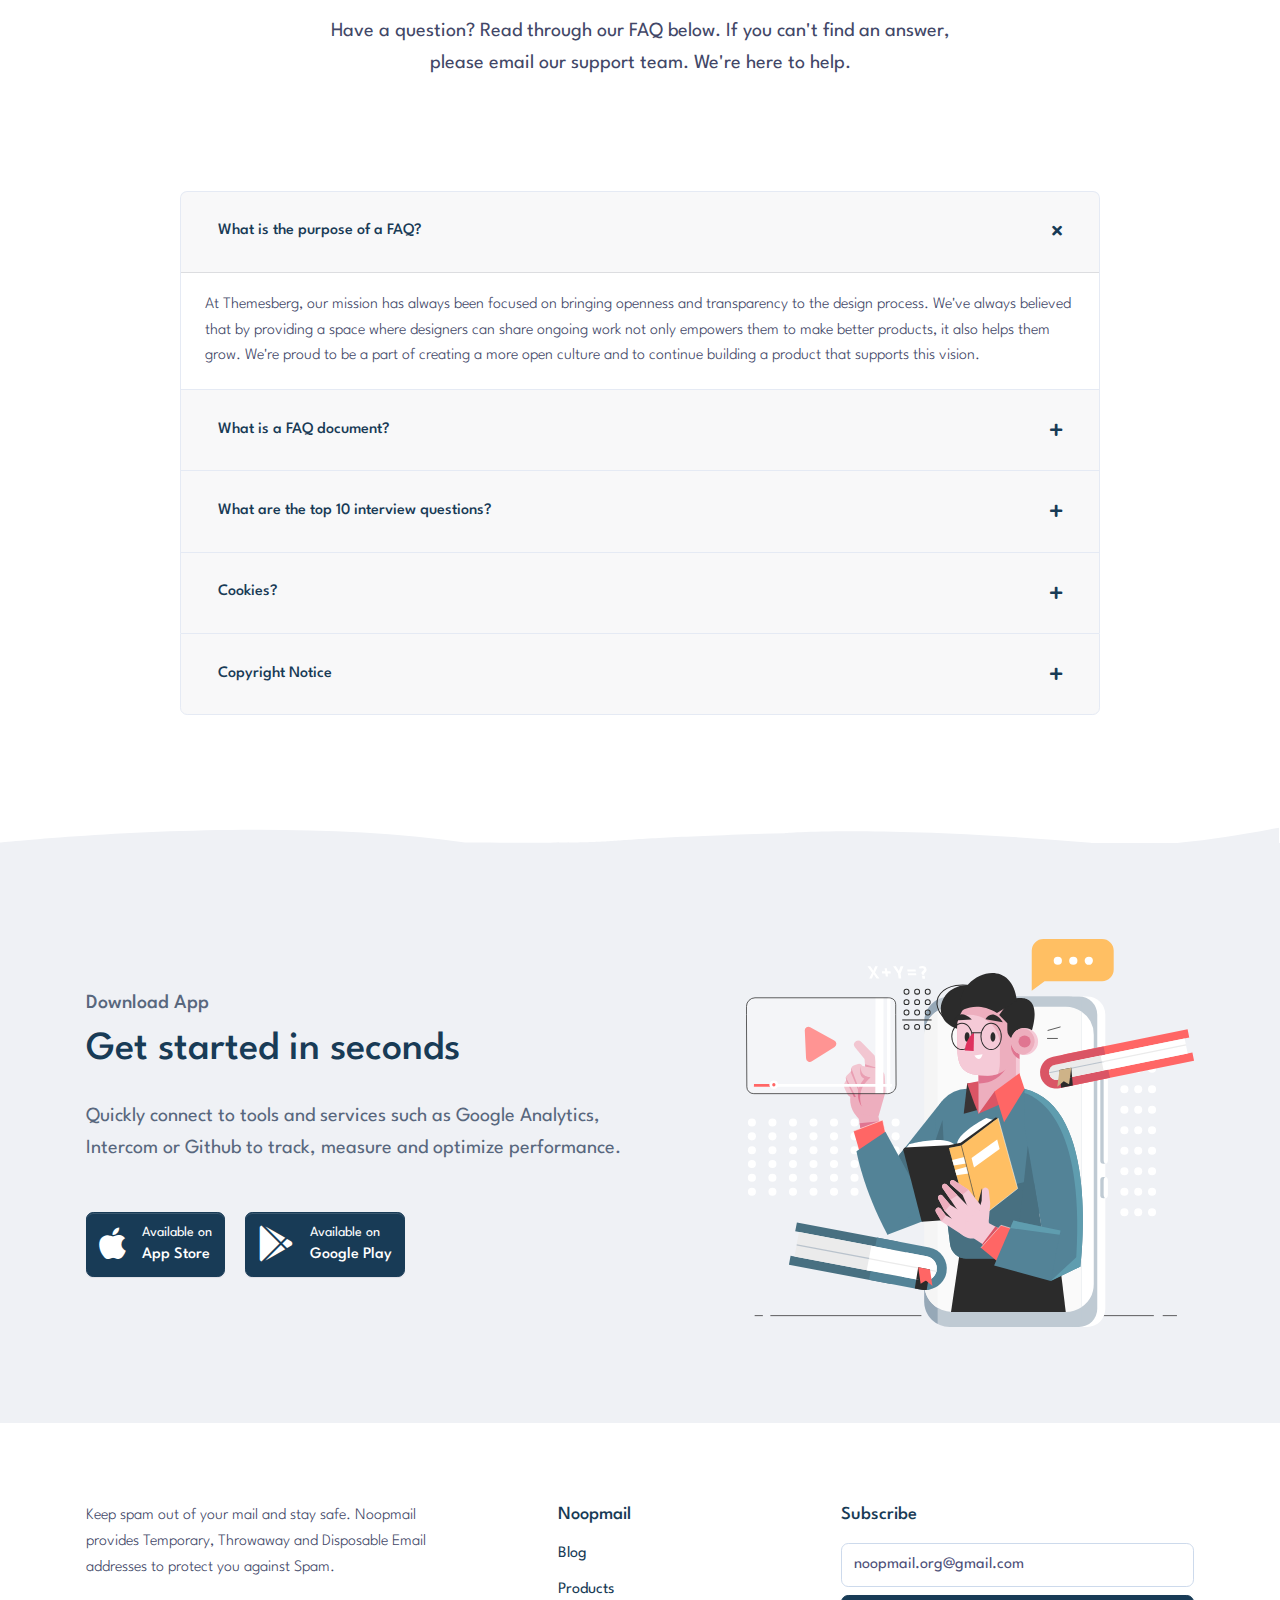
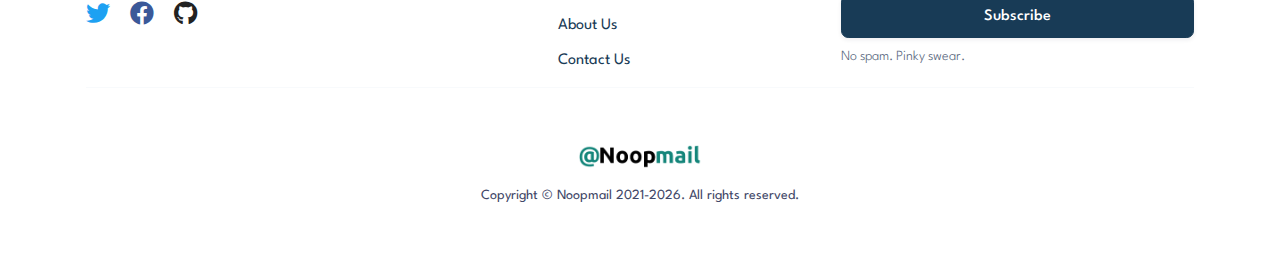
==== commit 104d4927: "change description in website" ====
--- a/index.html
+++ b/index.html
@@ -120,10 +120,9 @@
                 <div class="row justify-content-center">
                     <div class="col-12 col-md-10 text-center mb-5 mb-md-7">
                         <h1 class="display-2 font-weight-bolder mb-4">
-                            Simple & Reliable.
+                            Temp Mail
                         </h1>
-                        <p class="lead mb-4 mb-lg-5">Simpler remembers your important details, so you can fill carts,
-                            not forms. And everything is encrypted so you can speed safely through checkout.</p>
+                        <p class="lead mb-4 mb-lg-5">Noopmail.org is a user-friendly temp mail that offers a simple and efficient solution to the growing email privacy concerns.</p>
                         <div>
                             <a href="https://www.noopmail.org" class="btn btn-dark btn-download-app mb-xl-0 mr-2 mr-md-3">
                                 <span class="d-flex align-items-center">
@@ -153,75 +152,21 @@
                 </div>
             </div>
         </section>
-        <section class="section section-lg py-0">
-            <div class="container">
-                <div class="row">
-                    <div class="col-12 col-md-6 col-lg-4 mb-4 mb-lg-0">
-                        <div class="card border-0 bg-white text-center p-1">
-                            <div class="card-header bg-white border-0 pb-0">
-                                <div class="icon icon-lg icon-primary mb-4">
-                                    <span class="fas fa-money-bill-wave"></span>
-                                </div>
-                                <h2 class="h3 text-dark m-0">Pay better</h2>
-                            </div>
-                            <div class="card-body">
-                                <p>
-                                    Speed through checkout and offset delivery at the same time.
-                                </p>
-                            </div>
-                        </div>
-                    </div>
-                    <div class="col-12 col-md-6 col-lg-4 mb-4 mb-lg-0">
-                        <div class="card border-0 bg-white text-center p-1">
-                            <div class="card-header bg-white border-0 pb-0">
-                                <div class="icon icon-lg icon-primary mb-4">
-                                    <span class="fas fa-map-marked-alt"></span>
-                                </div>
-                                <h2 class="h3 text-dark m-0">Track better</h2>
-                            </div>
-                            <div class="card-body">
-                                <p>
-                                    Get real-time delivery updates from cart to home in one place.
-                                </p>
-                            </div>
-                        </div>
-                    </div>
-                    <div class="col-12 col-md-6 col-lg-4">
-                        <div class="card border-0 bg-white text-center p-1">
-                            <div class="card-header bg-white border-0 pb-0">
-                                <div class="icon icon-lg icon-primary mb-4">
-                                    <span class="fas fa-shopping-basket"></span>
-                                </div>
-                                <h2 class="h3 text-dark m-0">Shop better</h2>
-                            </div>
-                            <div class="card-body">
-                                <p>
-                                    Upgrade with personal settings from your favorite stores.
-                                </p>
-                            </div>
-                        </div>
-                    </div>
-                </div>
-            </div>
-        </section>
         <section class="section section-lg" id="about">
             <div class="container">
                 <div class="row justify-content-center mb-5 mb-lg-7">
                     <div class="col-12 col-lg-8 text-center">
-                        <h2 class="h1 mb-4">Better in every way</h2>
-                        <p class="lead">Self-Service Analytics or ad hoc reporting gives users the ability to develop
-                            rapid reports, empowering users to analyze their data.</p>
+                        <h2 class="h1 mb-4">Better in every way for temp mail</h2>
+                        <p class="lead">Forget about spam, advertising mailings, hacking and attacking robots. Keep your real mailbox clean and secure. Temp Mail provides temporary, secure, anonymous, free, disposable email address</p>
                     </div>
                 </div>
                 <div class="row row-grid align-items-center mb-5 mb-lg-7">
                     <div class="col-12 col-lg-5">
-                        <h2 class="mb-4">A thoughtful way to pay</h2>
-                        <p>Simpler App remembers your important details, so you can fill carts, not forms. And
-                            everything is encrypted so you can speed safely through checkout.</p>
-                        <p>Now, you can offset the carbon emissions produced by your deliveries—for free. All you have
-                            to do is check out with Shop Pay, one of the first carbon-neutral way to pay.</p>
-                        <a href="#" class="btn btn-dark mt-3 animate-up-2">
-                            Learn More
+                        <h2 class="mb-4">Your Free Temporary Email</h2>
+                        <p>When you first open the app, you will receive a mailbox on our free domains. You can immediately copy its address using the ‘Copy’ button.</p>
+                        <p>If you don't like the address, delete it with the ‘Change’ button.</p>
+                        <a href="https://www.noopmail.org" class="btn btn-dark mt-3 animate-up-2">
+                            Read more
                             <span class="icon icon-xs ml-2">
                                 <i class="fas fa-external-link-alt"></i>
                             </span>
@@ -233,13 +178,12 @@
                 </div>
                 <div class="row row-grid align-items-center mb-5 mb-lg-7">
                     <div class="col-12 col-lg-5 order-lg-2">
-                        <h2 class="mb-4">Get it. Don't sweat it.</h2>
-                        <p>We track your desktop and mobile keyword rankings from any location and plot your full
-                            ranking history on a handy graph.</p>
-                        <p>You can set up automated ranking reports to be sent to your email address, so you’ll never
-                            forget to check your ranking progress.</p>
-                        <a href="#" class="btn btn-dark mt-3 animate-up-2">
-                            Learn More
+                        <h2 class="mb-4">Multiple generate Random Email Addresses</h2>
+                        <p>You have the option of configuring the domain generator you supply by entering a value in "Your custom domain" or using the default domain.</p>
+                        <p>You can use the generator there to generate several different random domains.</p>
+                        <p>Mail will be produced for you in accordance with the established domain.</p>
+                        <a href="https://www.noopmail.org/email-generator/" class="btn btn-dark mt-3 animate-up-2">
+                            Read more
                             <span class="icon icon-xs ml-2">
                                 <i class="fas fa-external-link-alt"></i>
                             </span>
@@ -658,8 +602,7 @@
         <div class="container">
             <div class="row justify-content-between">
                 <div class="col-md-4">
-                    <p>Swipe is a beautiful and free one page Bootstrap 5 Template created to showcase your awesome
-                        mobile app.</p>
+                    <p>Keep spam out of your mail and stay safe. Noopmail provides Temporary, Throwaway and Disposable Email addresses to protect you against Spam.</p>
                     <ul class="social-buttons mb-5 mb-lg-0">
                         <li>
                             <a href="https://twitter.com/noopmail" aria-label="twitter social link"
@@ -682,7 +625,7 @@
                     </ul>
                 </div>
                 <div class="col-6 col-md-2 mb-5 mb-lg-0">
-                    <span class="h5">Themesberg</span>
+                    <span class="h5">Noopmail</span>
                     <ul class="footer-links mt-2">
                         <li><a target="_blank" href="#blog">Blog</a></li>
                         <li><a target="_blank" href="https://www.noopmail.org">Products</a></li>
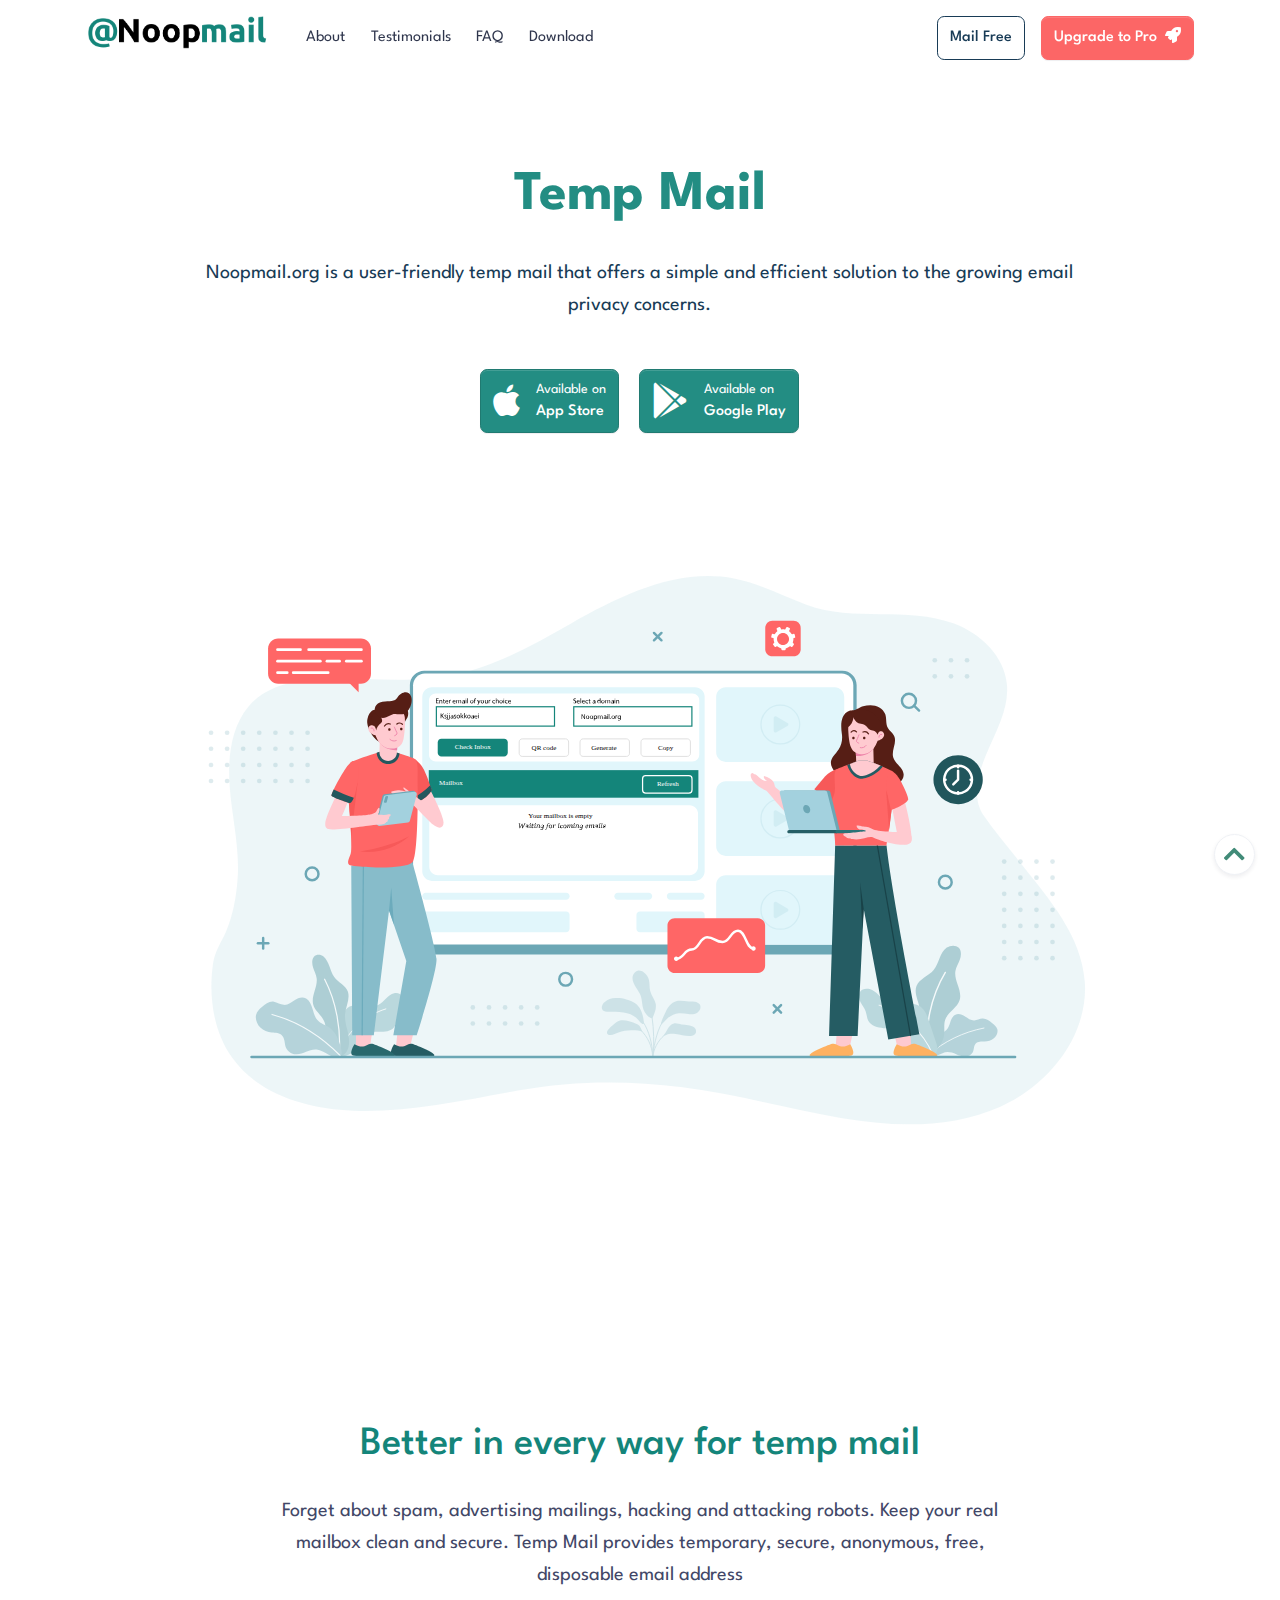
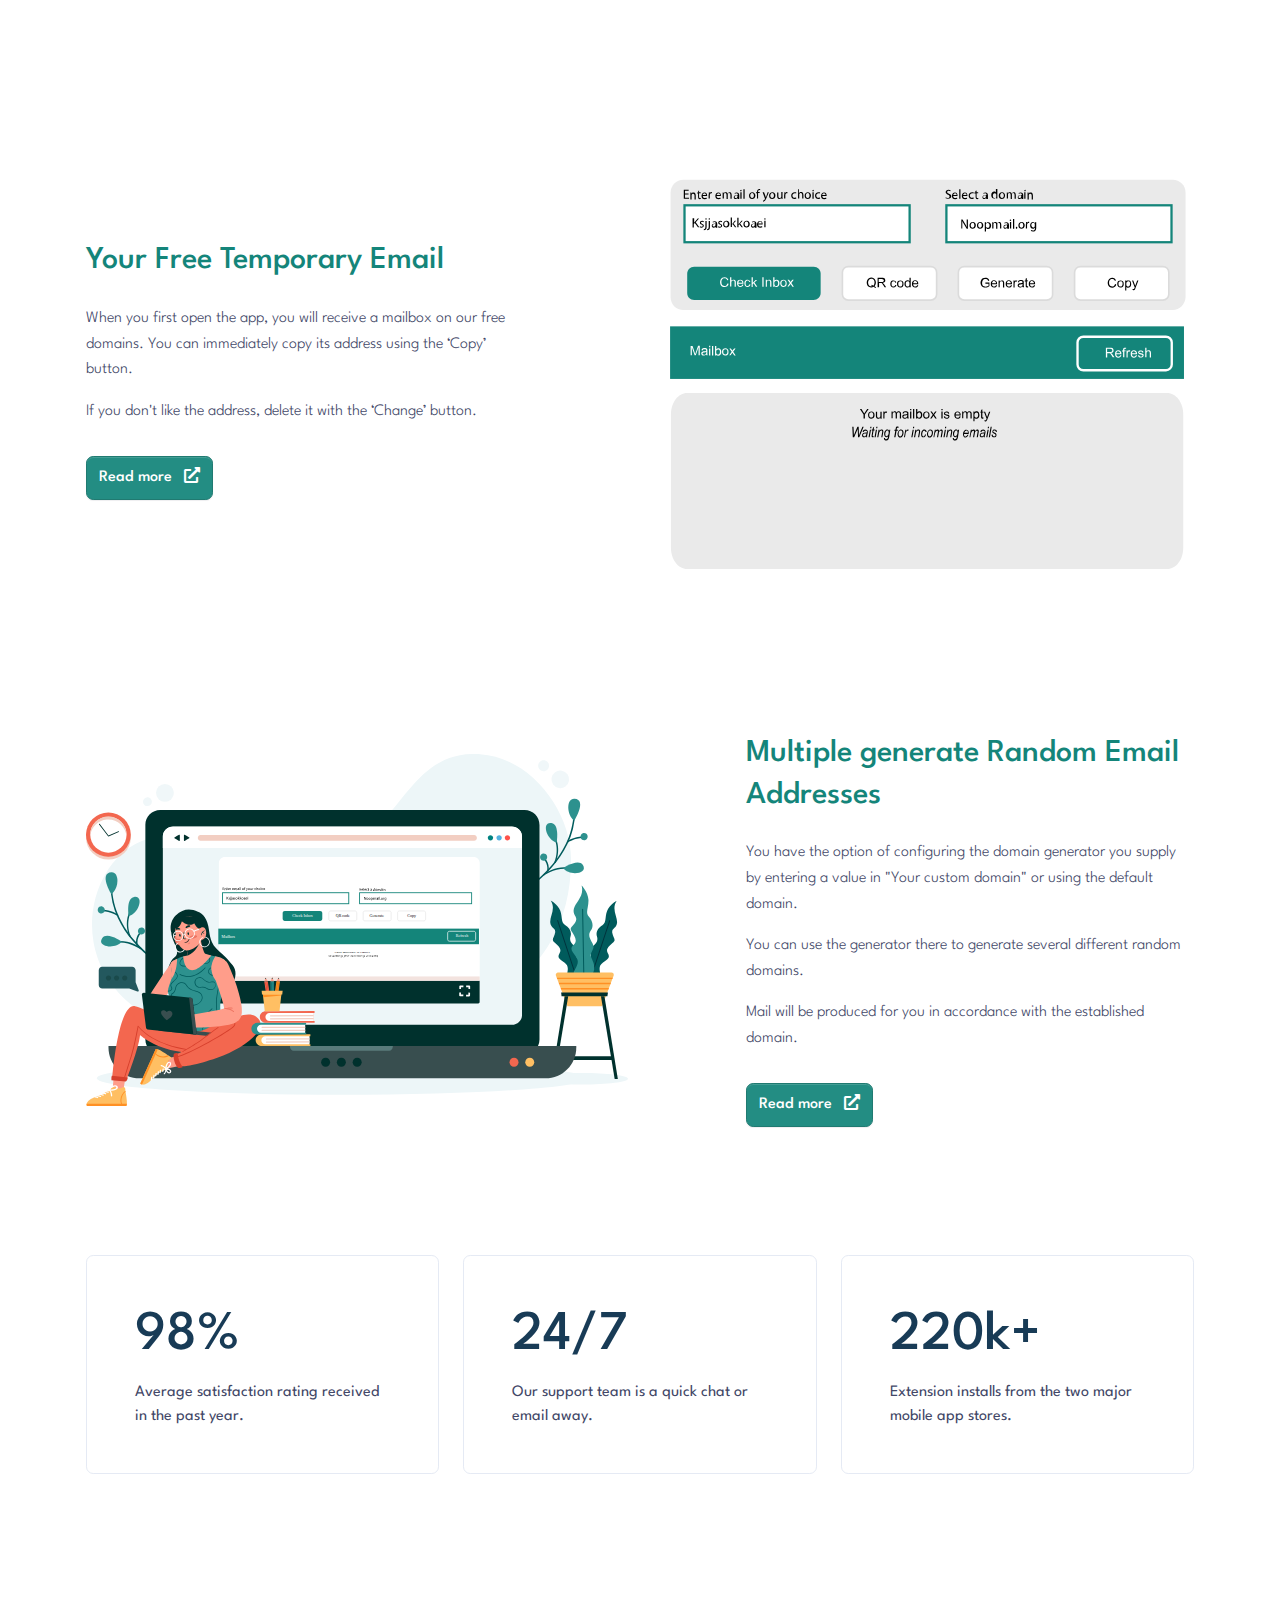
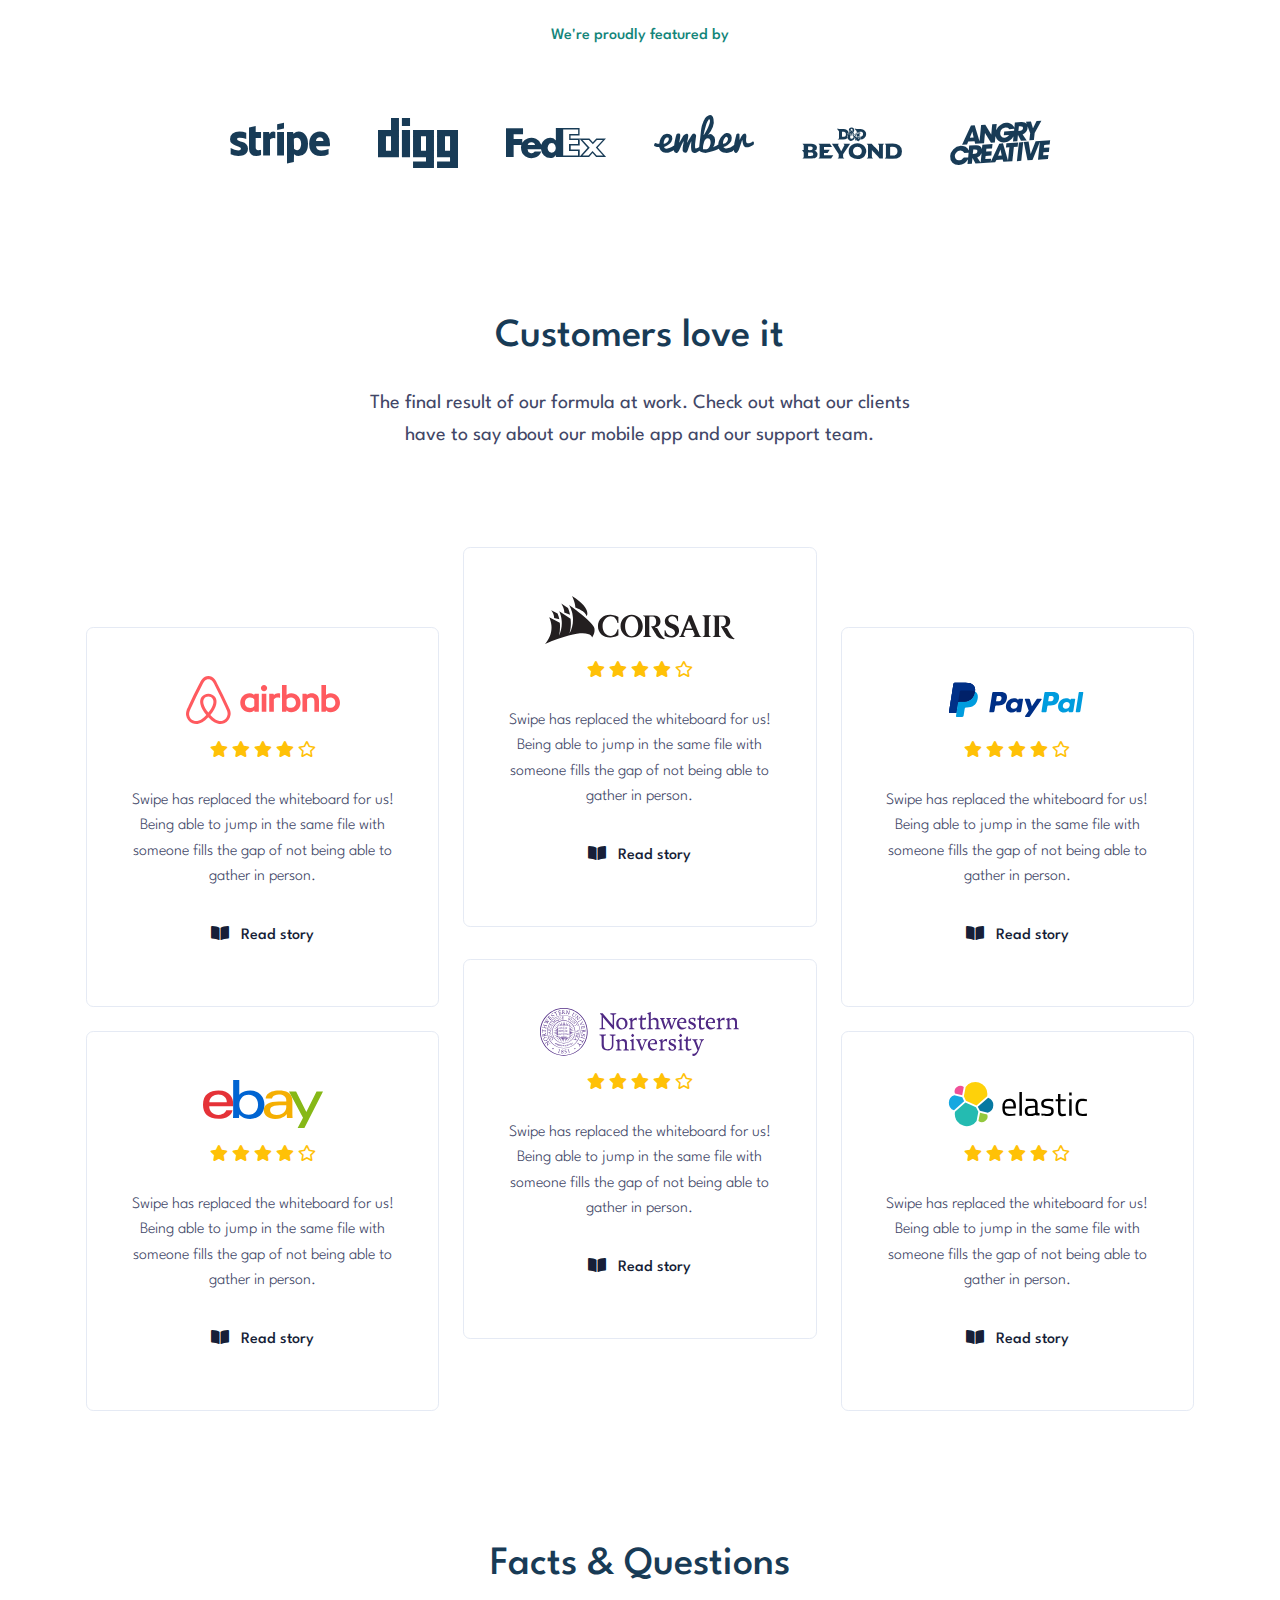
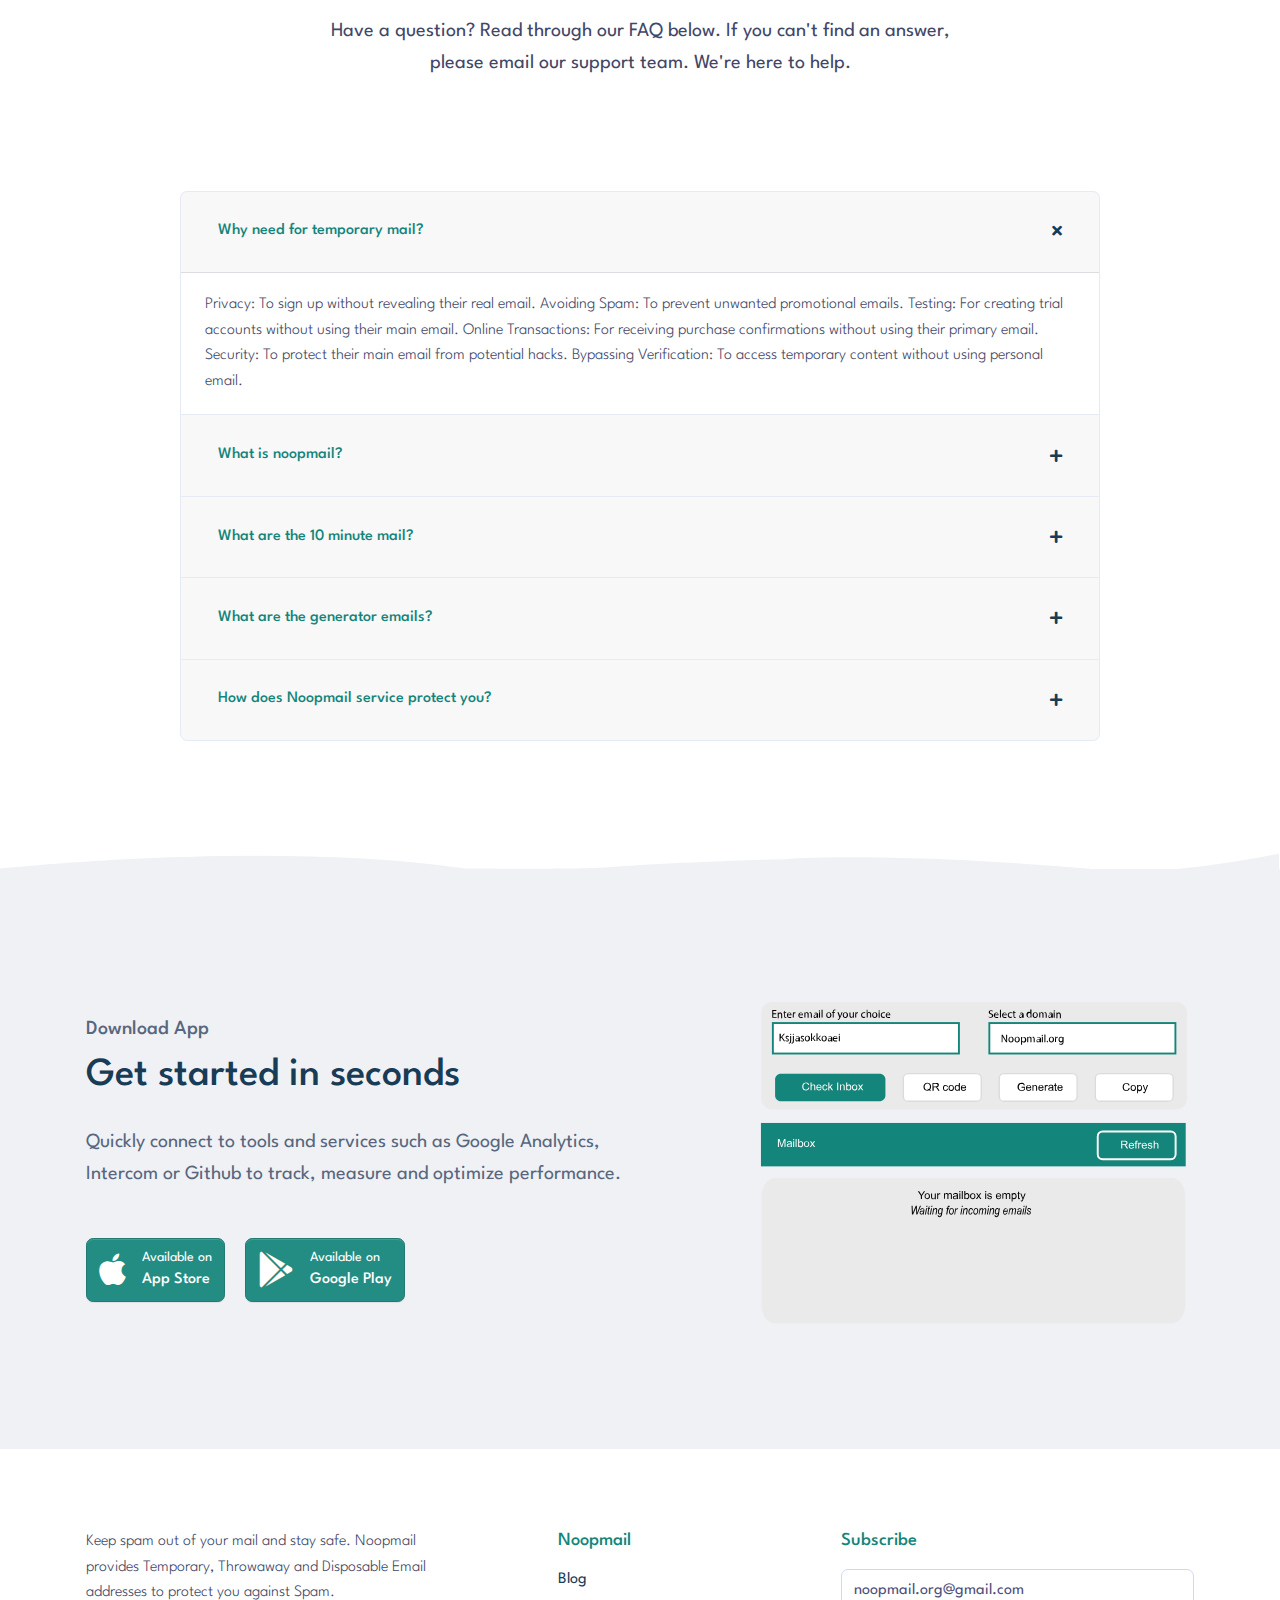
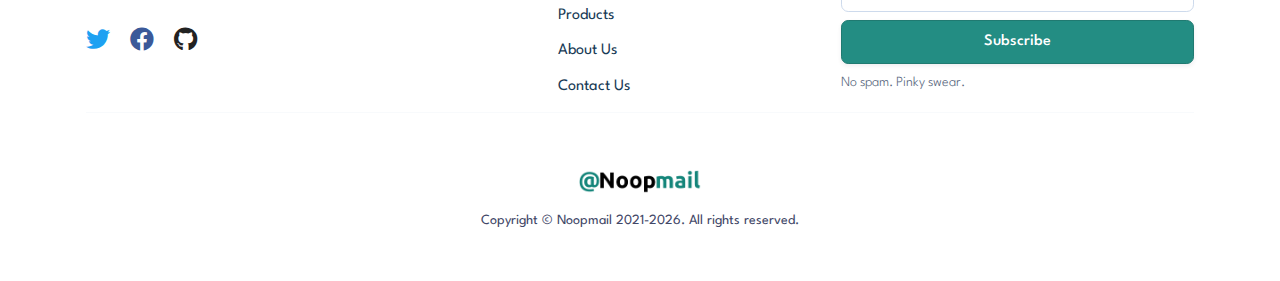
==== commit 8a5ed4e1: "change all desc in noopmail.github.io" ====
--- a/index.html
+++ b/index.html
@@ -8,27 +8,27 @@
     <meta name="viewport" content="width=device-width, initial-scale=1, shrink-to-fit=no">
     <meta name="title" content="Temp Mail - Disposable Temporary and Free email service - noopmail.org">
     <meta name="author" content="Themesberg">
-    <meta name="description" content="Keep spam out of your mail and stay safe. Noopmail provides Temporary, Throwaway and Disposable Email addresses to protect you against Spam. Stay Protected always!. Also helpful for email testing">
+    <meta name="description"
+        content="Keep spam out of your mail and stay safe. Noopmail provides Temporary, Throwaway and Disposable Email addresses to protect you against Spam. Stay Protected always!. Also helpful for email testing">
     <meta name="keywords"
         content="noopmail, temp mail, free mail, temp, fake email, fake gmail, temp org mail, temp-mail.org domains, noopmail.org, noopmail, email,throwaway email, temporary, disposable email, temporary email address, anonymous, disposable address, anti-spam, nospam, disposable email address, trash, mail, e-mail, mail for testing" />
-    <link rel="canonical"
-        href="https://www.noopmail.org/10minutemail/">
+    <link rel="canonical" href="https://www.noopmail.org/10minutemail/">
 
     <!-- Open Graph / Facebook -->
     <meta property="og:type" content="website">
     <meta property="og:url" content="https://www.facebook.com/noopmail.org">
     <meta property="og:title" content="Temp Mail - Disposable Temporary and Free email service - noopmail.org">
-    <meta property="og:description" content="Keep spam out of your mail and stay safe. Noopmail provides Temporary, Throwaway and Disposable Email addresses to protect you against Spam. Stay Protected always!. Also helpful for email testing">
-    <meta property="og:image"
-        content="https://www.noopmail.org/10minutemail/">
+    <meta property="og:description"
+        content="Keep spam out of your mail and stay safe. Noopmail provides Temporary, Throwaway and Disposable Email addresses to protect you against Spam. Stay Protected always!. Also helpful for email testing">
+    <meta property="og:image" content="https://www.noopmail.org/10minutemail/">
 
     <!-- Twitter -->
     <meta property="twitter:card" content="summary_large_image">
     <meta property="twitter:url" content="https://www.noopmail.org/domain">
     <meta property="twitter:title" content="Temp Mail - Disposable Temporary and Free email service - noopmail.org">
-    <meta property="twitter:description" content="Keep spam out of your mail and stay safe. Noopmail provides Temporary, Throwaway and Disposable Email addresses to protect you against Spam. Stay Protected always!. Also helpful for email testing">
-    <meta property="twitter:image"
-        content="https://www.noopmail.org/10minutemail/">
+    <meta property="twitter:description"
+        content="Keep spam out of your mail and stay safe. Noopmail provides Temporary, Throwaway and Disposable Email addresses to protect you against Spam. Stay Protected always!. Also helpful for email testing">
+    <meta property="twitter:image" content="https://www.noopmail.org/10minutemail/">
 
     <!-- Favicon -->
     <link rel="apple-touch-icon" sizes="180x180" href="assets/img/apple-touch-icon.png">
@@ -99,8 +99,8 @@
                     </ul>
                 </div>
                 <div class="d-flex align-items-center">
-                    <a href="https:www.noopmail.org"
-                        target="_blank" class="btn btn-outline-soft d-none d-md-inline mr-md-3 animate-up-2">Mail Free</a>
+                    <a href="https:www.noopmail.org" target="_blank"
+                        class="btn btn-outline-soft d-none d-md-inline mr-md-3 animate-up-2">Mail Free</a>
                     <a href="./upgrade-to-pro" target="_blank"
                         class="btn btn-md btn-tertiary text-white d-none d-md-inline animate-up-2">Upgrade to Pro<i
                             class="fas fa-rocket ml-2"></i></a>
@@ -122,9 +122,11 @@
                         <h1 class="display-2 font-weight-bolder mb-4">
                             Temp Mail
                         </h1>
-                        <p class="lead mb-4 mb-lg-5">Noopmail.org is a user-friendly temp mail that offers a simple and efficient solution to the growing email privacy concerns.</p>
+                        <p class="lead mb-4 mb-lg-5">Noopmail.org is a user-friendly temp mail that offers a simple and
+                            efficient solution to the growing email privacy concerns.</p>
                         <div>
-                            <a href="https://www.noopmail.org" class="btn btn-dark btn-download-app mb-xl-0 mr-2 mr-md-3">
+                            <a href="https://www.noopmail.org"
+                                class="btn btn-dark btn-download-app mb-xl-0 mr-2 mr-md-3">
                                 <span class="d-flex align-items-center">
                                     <span class="icon icon-brand mr-2 mr-md-3"><span class="fab fa-apple"></span></span>
                                     <span class="d-inline-block text-left">
@@ -157,13 +159,16 @@
                 <div class="row justify-content-center mb-5 mb-lg-7">
                     <div class="col-12 col-lg-8 text-center">
                         <h2 class="h1 mb-4">Better in every way for temp mail</h2>
-                        <p class="lead">Forget about spam, advertising mailings, hacking and attacking robots. Keep your real mailbox clean and secure. Temp Mail provides temporary, secure, anonymous, free, disposable email address</p>
+                        <p class="lead">Forget about spam, advertising mailings, hacking and attacking robots. Keep your
+                            real mailbox clean and secure. Temp Mail provides temporary, secure, anonymous, free,
+                            disposable email address</p>
                     </div>
                 </div>
                 <div class="row row-grid align-items-center mb-5 mb-lg-7">
                     <div class="col-12 col-lg-5">
                         <h2 class="mb-4">Your Free Temporary Email</h2>
-                        <p>When you first open the app, you will receive a mailbox on our free domains. You can immediately copy its address using the ‘Copy’ button.</p>
+                        <p>When you first open the app, you will receive a mailbox on our free domains. You can
+                            immediately copy its address using the ‘Copy’ button.</p>
                         <p>If you don't like the address, delete it with the ‘Change’ button.</p>
                         <a href="https://www.noopmail.org" class="btn btn-dark mt-3 animate-up-2">
                             Read more
@@ -179,7 +184,8 @@
                 <div class="row row-grid align-items-center mb-5 mb-lg-7">
                     <div class="col-12 col-lg-5 order-lg-2">
                         <h2 class="mb-4">Multiple generate Random Email Addresses</h2>
-                        <p>You have the option of configuring the domain generator you supply by entering a value in "Your custom domain" or using the default domain.</p>
+                        <p>You have the option of configuring the domain generator you supply by entering a value in
+                            "Your custom domain" or using the default domain.</p>
                         <p>You can use the generator there to generate several different random domains.</p>
                         <p>Mail will be produced for you in accordance with the established domain.</p>
                         <a href="https://www.noopmail.org/email-generator/" class="btn btn-dark mt-3 animate-up-2">
@@ -417,7 +423,7 @@
                                         <button class="btn btn-link btn-block d-flex justify-content-between text-left"
                                             type="button" data-toggle="collapse" data-target="#collapseOne"
                                             aria-expanded="true" aria-controls="collapseOne">
-                                            <span class="h6 mb-0 font-weight-bold">What is the purpose of a FAQ?</span>
+                                            <span class="h6 mb-0 font-weight-bold">Why need for temporary mail?</span>
                                             <span class="icon"><span class="fas fa-plus"></span></span>
                                         </button>
                                     </h2>
@@ -426,12 +432,14 @@
                                     data-parent="#accordionExample">
                                     <div class="card-body">
                                         <p class="mb-0">
-                                            At Themesberg, our mission has always been focused on bringing openness and
-                                            transparency to the design process. We've always believed that by providing
-                                            a space where designers can share ongoing work not only empowers them to
-                                            make better products, it also
-                                            helps them grow. We're proud to be a part of creating a more open culture
-                                            and to continue building a product that supports this vision.
+                                            Privacy: To sign up without revealing their real email.
+                                            Avoiding Spam: To prevent unwanted promotional emails.
+                                            Testing: For creating trial accounts without using their main email.
+                                            Online Transactions: For receiving purchase confirmations without using
+                                            their primary email.
+                                            Security: To protect their main email from potential hacks.
+                                            Bypassing Verification: To access temporary content without using personal
+                                            email.
                                         </p>
                                     </div>
                                 </div>
@@ -442,7 +450,7 @@
                                         <button class="btn btn-link btn-block d-flex justify-content-between text-left"
                                             type="button" data-toggle="collapse" data-target="#collapseTwo"
                                             aria-expanded="false" aria-controls="collapseTwo">
-                                            <span class="h6 mb-0 font-weight-bold">What is a FAQ document?</span>
+                                            <span class="h6 mb-0 font-weight-bold">What is noopmail?</span>
                                             <span class="icon"><span class="fas fa-plus"></span></span>
                                         </button>
                                     </h2>
@@ -451,12 +459,12 @@
                                     data-parent="#accordionExample">
                                     <div class="card-body">
                                         <p class="mb-0">
-                                            At Themesberg, our mission has always been focused on bringing openness and
-                                            transparency to the design process. We've always believed that by providing
-                                            a space where designers can share ongoing work not only empowers them to
-                                            make better products, it also
-                                            helps them grow. We're proud to be a part of creating a more open culture
-                                            and to continue building a product that supports this vision.
+                                            Noopmail.org is a user-friendly mail receiving platform that offers a simple
+                                            and efficient solution to the growing email privacy concerns. It provides
+                                            users with temporary email addresses, allowing them to receive emails
+                                            without using their personal email accounts. These temporary addresses are
+                                            generated at random, ensuring anonymity and protecting sensitive information
+                                            from being shared with unknown or potentially untrustworthy sources.
                                         </p>
                                     </div>
                                 </div>
@@ -467,8 +475,7 @@
                                         <button class="btn btn-link btn-block d-flex justify-content-between text-left"
                                             type="button" data-toggle="collapse" data-target="#collapseThree"
                                             aria-expanded="false" aria-controls="collapseThree">
-                                            <span class="h6 mb-0 font-weight-bold">What are the top 10 interview
-                                                questions?</span>
+                                            <span class="h6 mb-0 font-weight-bold">What are the 10 minute mail?</span>
                                             <span class="icon"><span class="fas fa-plus"></span></span>
                                         </button>
                                     </h2>
@@ -477,12 +484,12 @@
                                     data-parent="#accordionExample">
                                     <div class="card-body">
                                         <p class="mb-0">
-                                            At Themesberg, our mission has always been focused on bringing openness and
-                                            transparency to the design process. We've always believed that by providing
-                                            a space where designers can share ongoing work not only empowers them to
-                                            make better products, it also
-                                            helps them grow. We're proud to be a part of creating a more open culture
-                                            and to continue building a product that supports this vision.
+                                            "10 Minute Mail" is a temporary email service that provides users with a
+                                            disposable email address for about 10 minutes. It's used to quickly receive
+                                            emails without revealing personal information or using a permanent email.
+                                            The address self-destructs after 10 minutes, making it handy for tasks like
+                                            verification codes and short-term access. Other services with similar
+                                            features include "Guerrilla Mail," "Temp Mail," and "Mailinator."
                                         </p>
                                     </div>
                                 </div>
@@ -493,7 +500,7 @@
                                         <button class="btn btn-link btn-block d-flex justify-content-between text-left"
                                             type="button" data-toggle="collapse" data-target="#collapseFour"
                                             aria-expanded="false" aria-controls="collapseFour">
-                                            <span class="h6 mb-0 font-weight-bold">Cookies?</span>
+                                            <span class="h6 mb-0 font-weight-bold">What are the generator emails?</span>
                                             <span class="icon"><span class="fas fa-plus"></span></span>
                                         </button>
                                     </h2>
@@ -502,12 +509,12 @@
                                     data-parent="#accordionExample">
                                     <div class="card-body">
                                         <p class="mb-0">
-                                            At Themesberg, our mission has always been focused on bringing openness and
-                                            transparency to the design process. We've always believed that by providing
-                                            a space where designers can share ongoing work not only empowers them to
-                                            make better products, it also
-                                            helps them grow. We're proud to be a part of creating a more open culture
-                                            and to continue building a product that supports this vision.
+                                            Generate email addresses using real names for every culture. These emails
+                                            are fake, so you cannot use to receive mails, but can be used as a
+                                            placeholder.
+                                            The mails are generated based on the culture. For example, for Germany's
+                                            email addresses, we use real German names and the mails will look that
+                                            belongs to people from Germany.
                                         </p>
                                     </div>
                                 </div>
@@ -518,7 +525,8 @@
                                         <button class="btn btn-link btn-block d-flex justify-content-between text-left"
                                             type="button" data-toggle="collapse" data-target="#collapseFive"
                                             aria-expanded="false" aria-controls="collapseFive">
-                                            <span class="h6 mb-0 font-weight-bold">Copyright Notice</span>
+                                            <span class="h6 mb-0 font-weight-bold">How does Noopmail service protect
+                                                you? </span>
                                             <span class="icon"><span class="fas fa-plus"></span></span>
                                         </button>
                                     </h2>
@@ -527,12 +535,9 @@
                                     data-parent="#accordionExample">
                                     <div class="card-body">
                                         <p class="mb-0">
-                                            At Themesberg, our mission has always been focused on bringing openness and
-                                            transparency to the design process. We've always believed that by providing
-                                            a space where designers can share ongoing work not only empowers them to
-                                            make better products, it also
-                                            helps them grow. We're proud to be a part of creating a more open culture
-                                            and to continue building a product that supports this vision.
+                                            As a safe practice, do not use your original email frequently at sign-ups.
+                                            Your information could be abused. Use Noopmail’s free disposable email as
+                                            your temporary email adresses, to protect you against spam and phishing.
                                         </p>
                                     </div>
                                 </div>
@@ -561,7 +566,8 @@
                         <p class="lead text-muted">Quickly connect to tools and services such as Google Analytics,
                             Intercom or Github to track, measure and optimize performance. </p>
                         <div class="mt-4 mt-lg-5">
-                            <a href="https://www.noopmail.org" class="btn btn-dark btn-download-app mb-xl-0 mr-2 mr-md-3">
+                            <a href="https://www.noopmail.org"
+                                class="btn btn-dark btn-download-app mb-xl-0 mr-2 mr-md-3">
                                 <span class="d-flex align-items-center">
                                     <span class="icon icon-brand mr-2 mr-md-3"><span class="fab fa-apple"></span></span>
                                     <span class="d-inline-block text-left">
@@ -592,7 +598,7 @@
     </main>
 
     <footer class="footer py-5 pt-lg-6">
-       
+
         <div class="sticky-right">
             <a href="#home"
                 class="icon icon-primary icon-md btn btn-icon-only btn-white border border-soft shadow-soft animate-up-3">
@@ -602,7 +608,8 @@
         <div class="container">
             <div class="row justify-content-between">
                 <div class="col-md-4">
-                    <p>Keep spam out of your mail and stay safe. Noopmail provides Temporary, Throwaway and Disposable Email addresses to protect you against Spam.</p>
+                    <p>Keep spam out of your mail and stay safe. Noopmail provides Temporary, Throwaway and Disposable
+                        Email addresses to protect you against Spam.</p>
                     <ul class="social-buttons mb-5 mb-lg-0">
                         <li>
                             <a href="https://twitter.com/noopmail" aria-label="twitter social link"
--- a/css/swipe.css
+++ b/css/swipe.css
@@ -122,7 +122,7 @@
     margin-bottom: 0.5rem;
     font-weight: 500;
     line-height: 1.3;
-    color: #183B56;
+    color: #14857a;
 }
 
 h1, .h1 {
@@ -22462,7 +22462,7 @@
 }
 
 .headroom--not-top.navbar-theme-secondary {
-    background-color: #183B56;
+    background-color: #14857a;
 }
 
 .headroom--not-top.navbar-theme-secondary .navbar-brand-light {
@@ -31867,21 +31867,21 @@
 
 .btn-dark {
     color: #ffffff;
-    background-color: #183B56;
-    border-color: #183B56;
+    background-color: #238d83;
+    border-color: #207a71;
     box-shadow: inset 0 1px 0 rgba(255, 255, 255, 0.15), 0 1px 1px rgba(23, 31, 56, 0.075);
 }
 
 .btn-dark:hover {
     color: #ffffff;
-    background-color: #102638;
-    border-color: #0d202e;
+    background-color: #207a71;
+    border-color: #238d83;
 }
 
 .btn-check:focus + .btn-dark, .btn-dark:focus {
     color: #ffffff;
-    background-color: #102638;
-    border-color: #0d202e;
+    background-color: #207a71;
+    border-color: #238d83;
     box-shadow: inset 0 1px 0 rgba(255, 255, 255, 0.15), 0 1px 1px rgba(23, 31, 56, 0.075), 0 0 0 0.2rem rgba(59, 88, 111, 0.5);
 }
 
@@ -37119,7 +37119,7 @@
 }
 
 .text-dark a:not(.btn), .text-dark h1, .text-dark .h1, .text-dark h2, .text-dark .h2, .text-dark h3, .text-dark .h3, .text-dark h4, .text-dark .h4, .text-dark h5, .text-dark .h5, .text-dark h6, .text-dark .h6, .text-dark .h1, .text-dark .h2, .text-dark .h3, .text-dark .h4, .text-dark .h5, .text-dark .h6, .text-dark .display-1, .text-dark .display-2, .text-dark .display-3, .text-dark .display-4 {
-    color: #183B56;
+    color: #238d83;
 }
 
 .text-dark .text-muted {
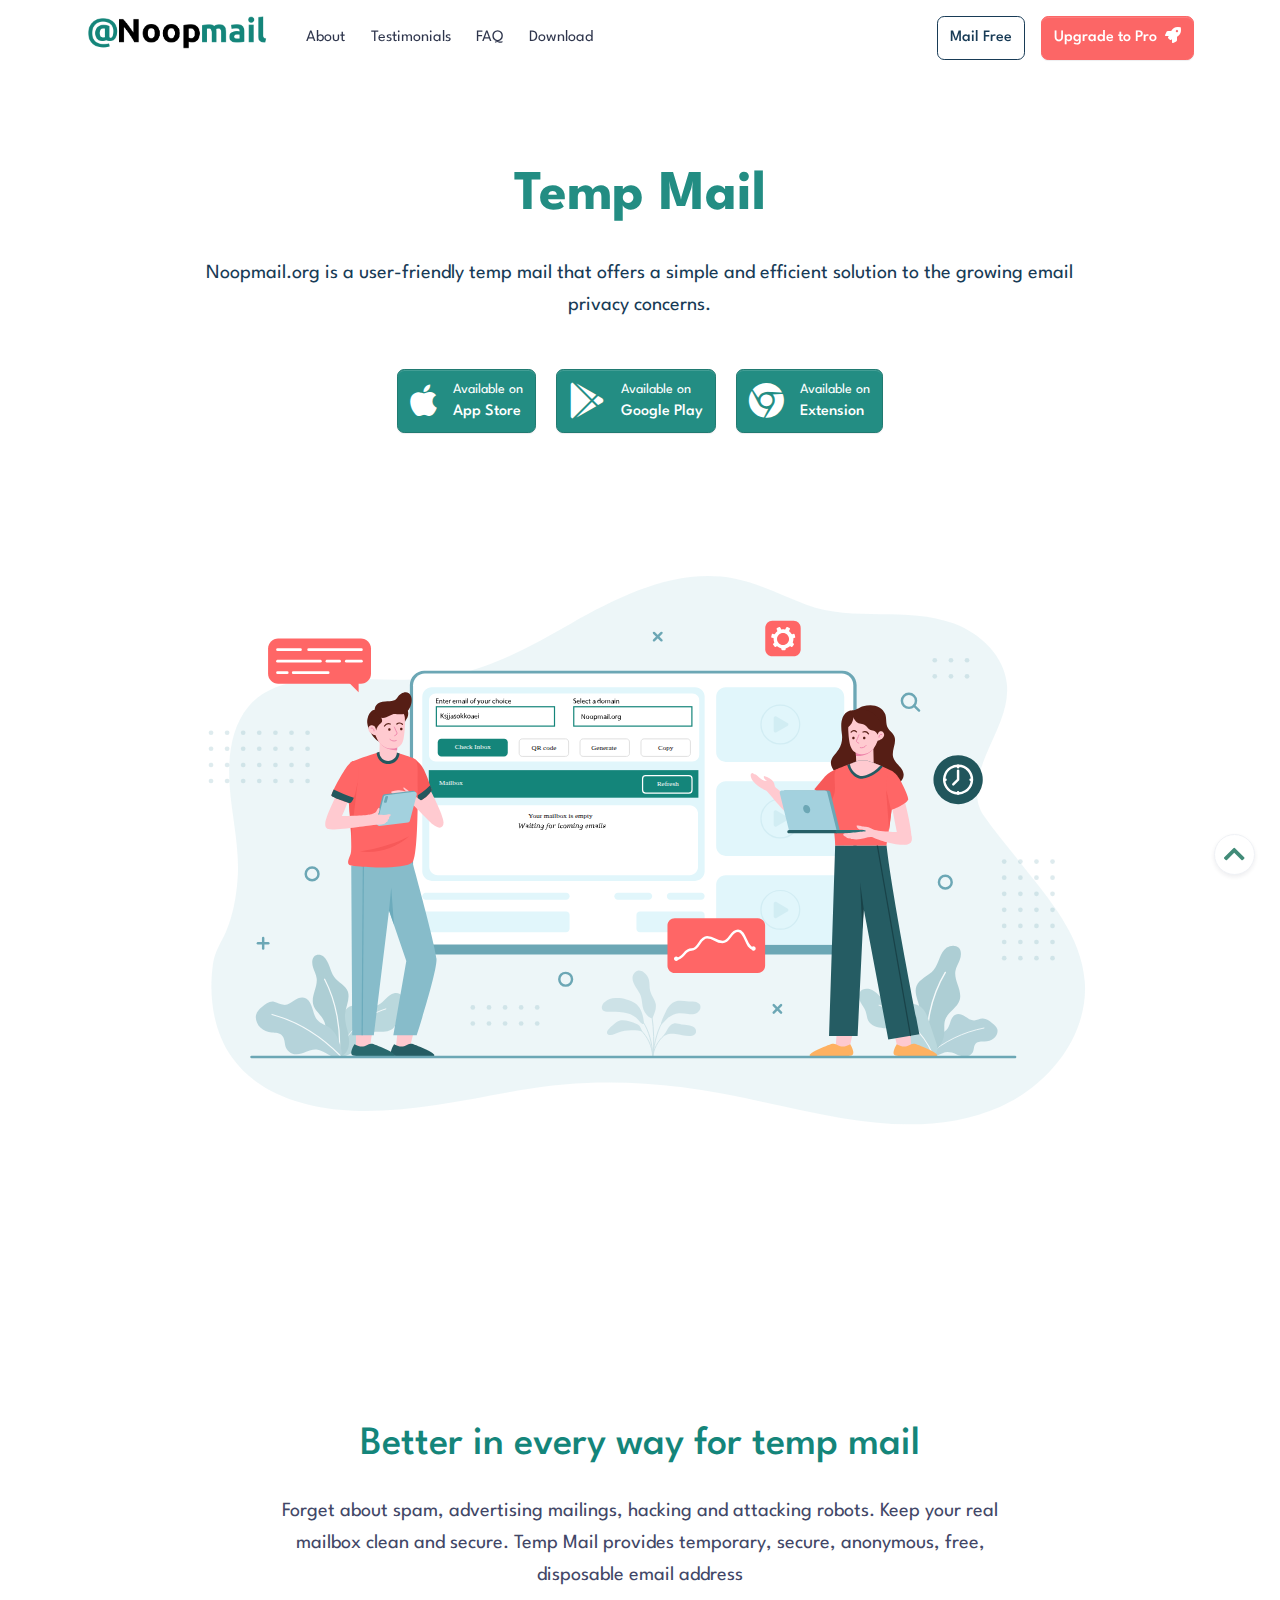
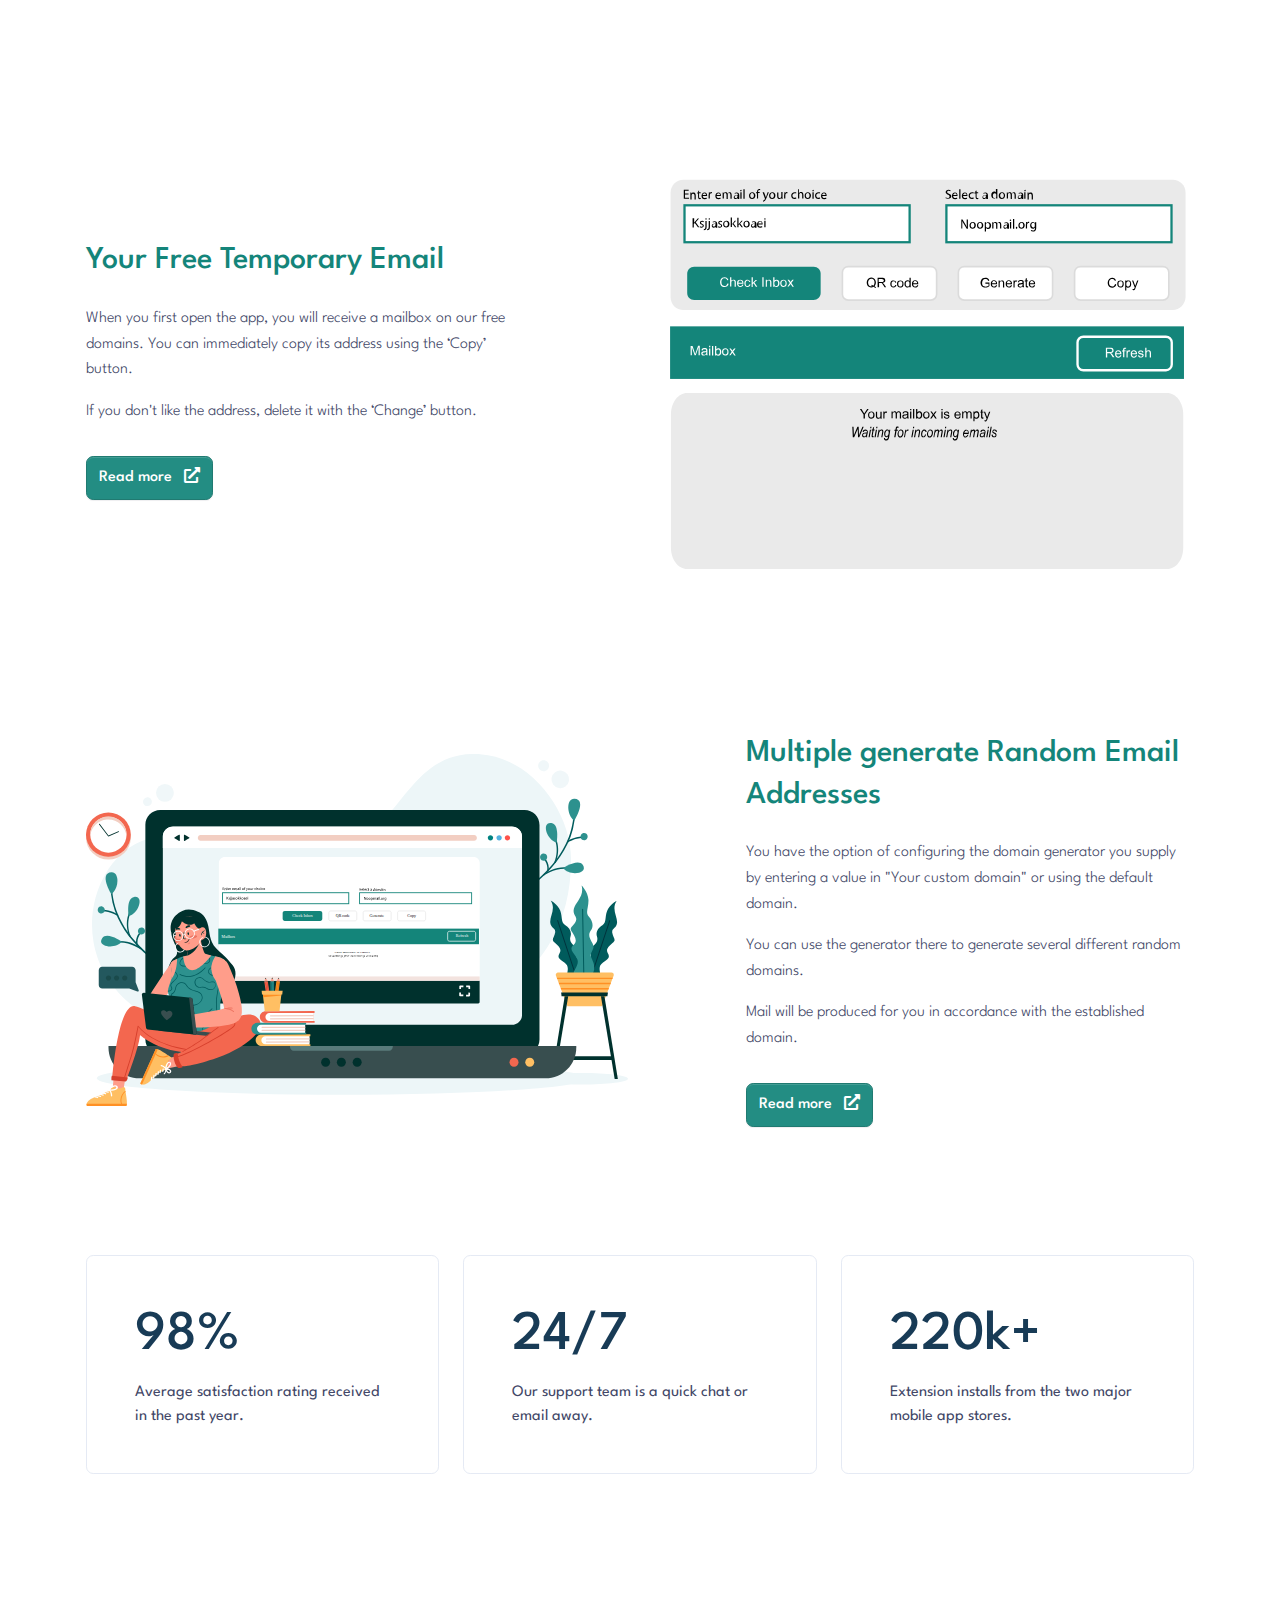
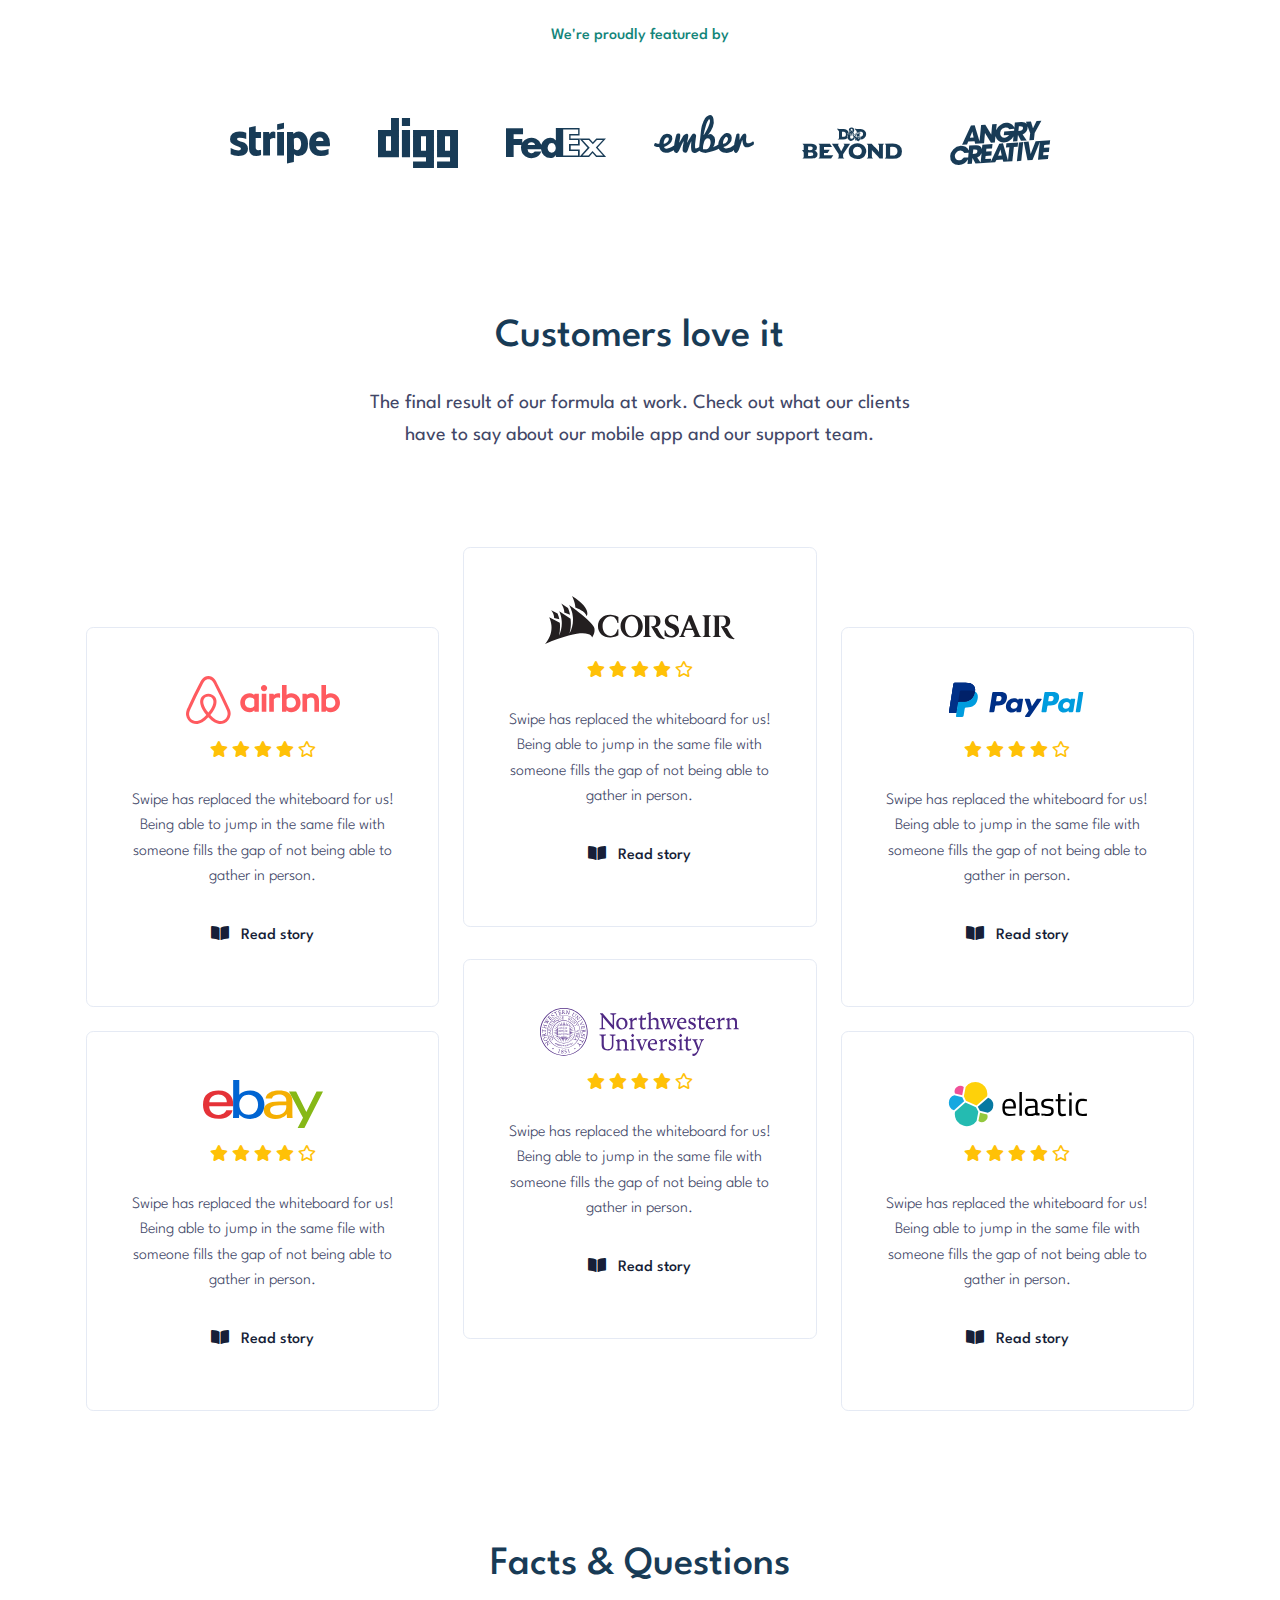
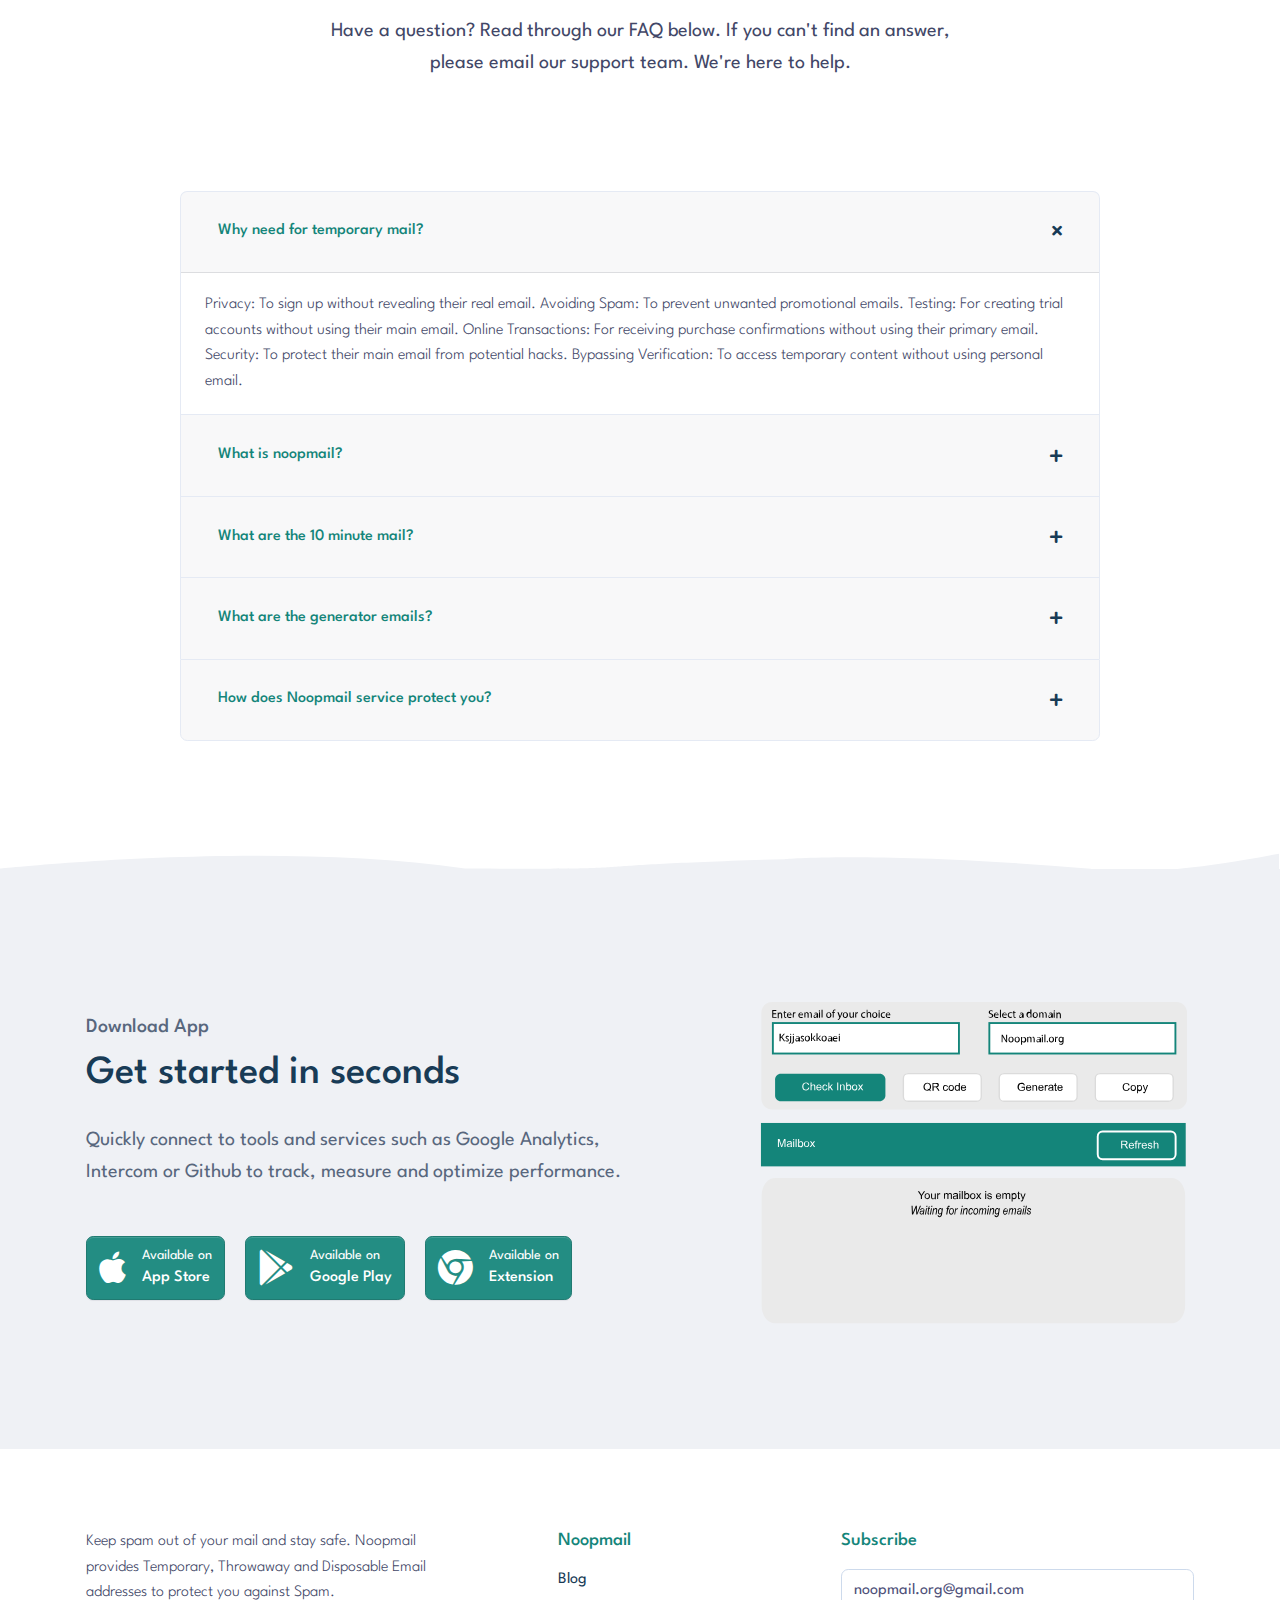
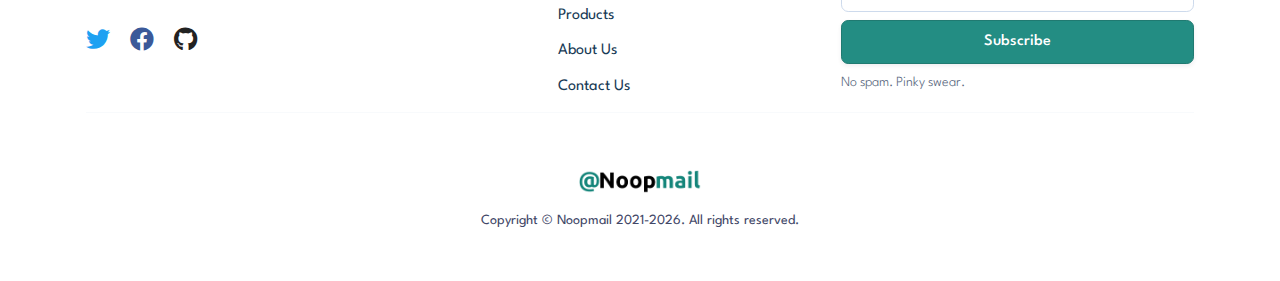
==== commit 724c0a41: "add extension icon" ====
--- a/index.html
+++ b/index.html
@@ -135,7 +135,7 @@
                                     </span>
                                 </span>
                             </a>
-                            <a href="https://www.noopmail.org" class="btn btn-dark btn-download-app">
+                            <a href="https://www.noopmail.org" class="btn btn-dark btn-download-app mb-xl-0 mr-2 mr-md-3">
                                 <span class="d-flex align-items-center">
                                     <span class="icon icon-brand mr-2 mr-md-3"><span
                                             class="fab fa-google-play"></span></span>
@@ -143,6 +143,14 @@
                                         <small class="font-weight-normal d-none d-md-block">Available on</small> Google
                                         Play
                                     </span>
+                                </span>
+                            </a>
+                            <a href="https://chrome.google.com/webstore/detail/noop-mail-disposable-temp/hdldacoahchpenlbnlfmikbjefjacncc" class="btn btn-dark btn-download-app">
+                                <span class="d-flex align-items-center">
+                                    <span class="icon icon-brand mr-2 mr-md-3"><span
+                                            class="fab fa-chrome"></span></span>
+                                    <span class="d-inline-block text-left">
+                                        <small class="font-weight-normal d-none d-md-block">Available on</small> Extension
                                 </span>
                             </a>
                         </div>
@@ -567,7 +575,7 @@
                             Intercom or Github to track, measure and optimize performance. </p>
                         <div class="mt-4 mt-lg-5">
                             <a href="https://www.noopmail.org"
-                                class="btn btn-dark btn-download-app mb-xl-0 mr-2 mr-md-3">
+                                class="btn btn-dark btn-download-app mb-xl-1 mr-2 mr-md-3">
                                 <span class="d-flex align-items-center">
                                     <span class="icon icon-brand mr-2 mr-md-3"><span class="fab fa-apple"></span></span>
                                     <span class="d-inline-block text-left">
@@ -576,7 +584,7 @@
                                     </span>
                                 </span>
                             </a>
-                            <a href="https://www.noopmail.org" class="btn btn-dark btn-download-app">
+                            <a href="https://www.noopmail.org" class="btn btn-dark btn-download-app mb-xl-1 mr-2 mr-md-3">
                                 <span class="d-flex align-items-center">
                                     <span class="icon icon-brand mr-2 mr-md-3"><span
                                             class="fab fa-google-play"></span></span>
@@ -584,6 +592,14 @@
                                         <small class="font-weight-normal d-none d-md-block">Available on</small> Google
                                         Play
                                     </span>
+                                </span>
+                            </a>
+                            <a href="https://chrome.google.com/webstore/detail/noop-mail-disposable-temp/hdldacoahchpenlbnlfmikbjefjacncc" class="btn btn-dark btn-download-app mb-xl-1 mr-2 mr-md-3">
+                                <span class="d-flex align-items-center">
+                                    <span class="icon icon-brand mr-2 mr-md-3"><span
+                                            class="fab fa-chrome"></span></span>
+                                    <span class="d-inline-block text-left">
+                                        <small class="font-weight-normal d-none d-md-block">Available on</small> Extension
                                 </span>
                             </a>
                         </div>
